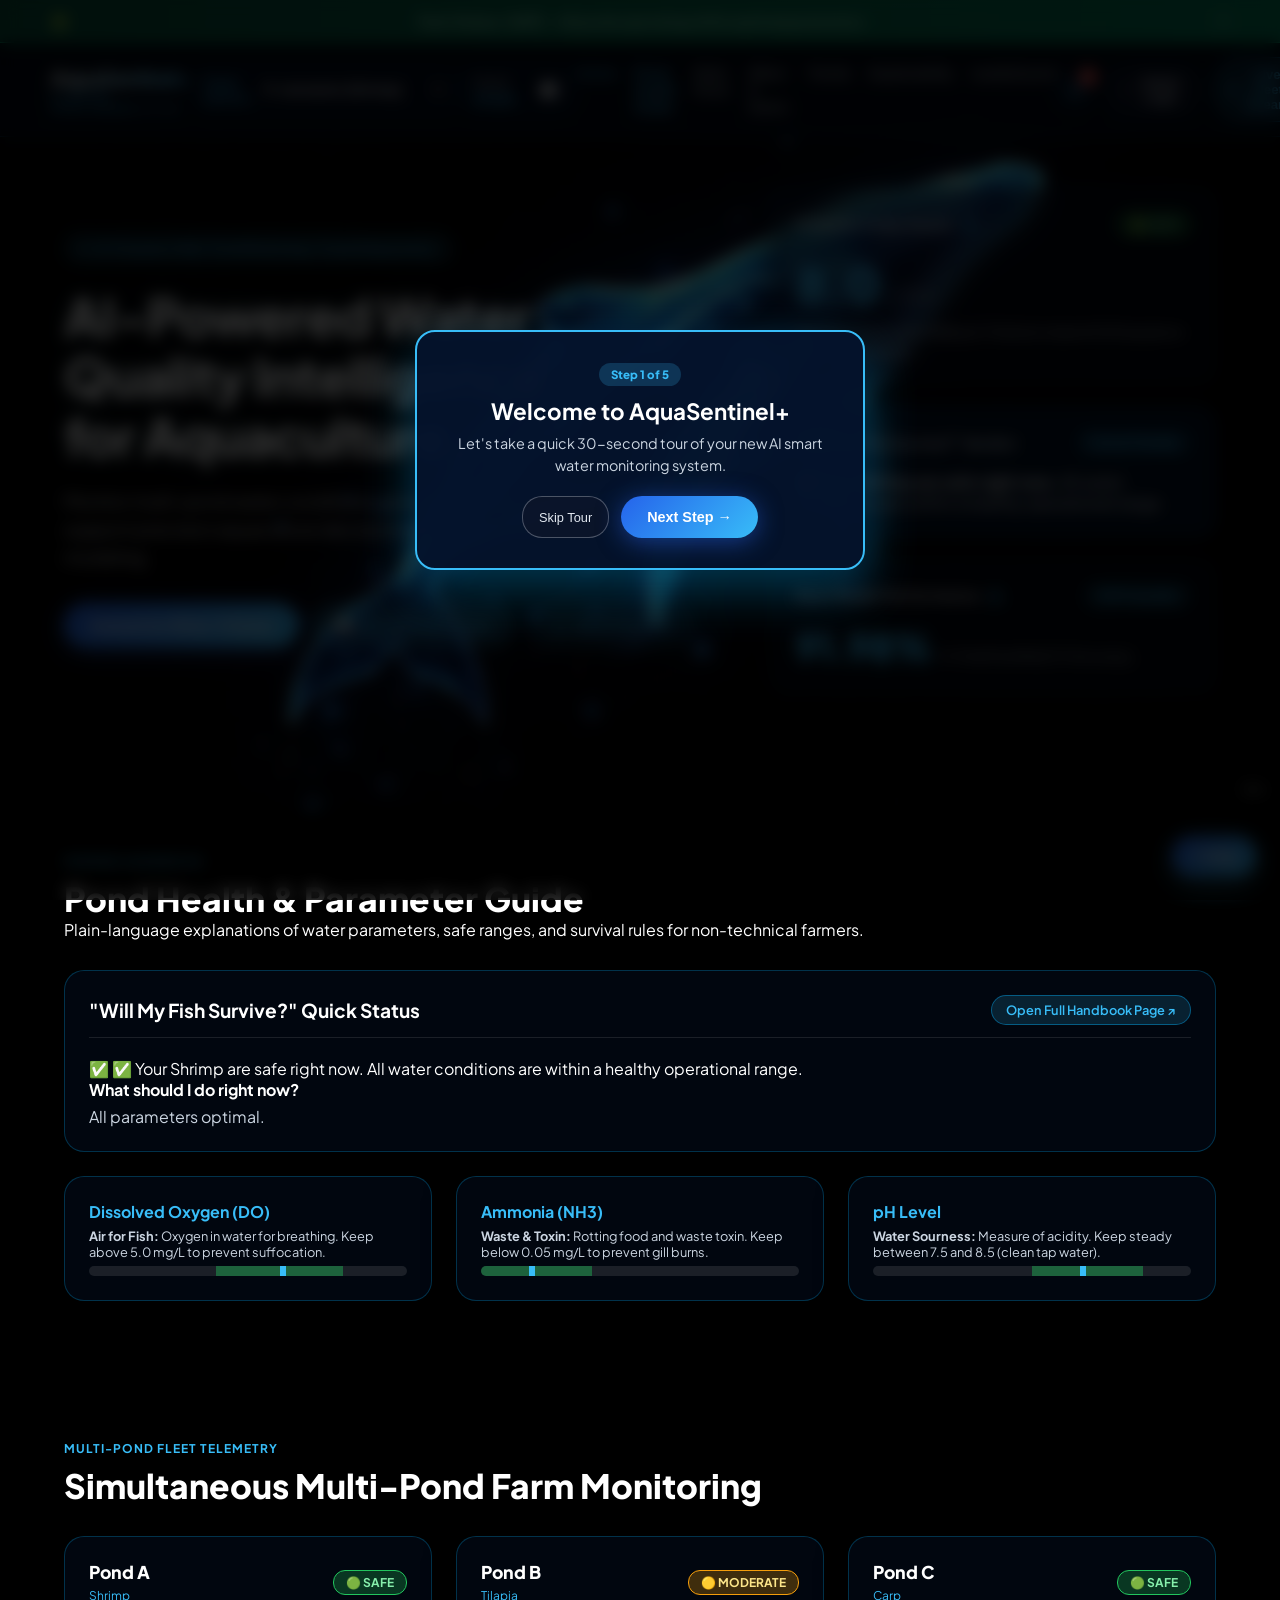
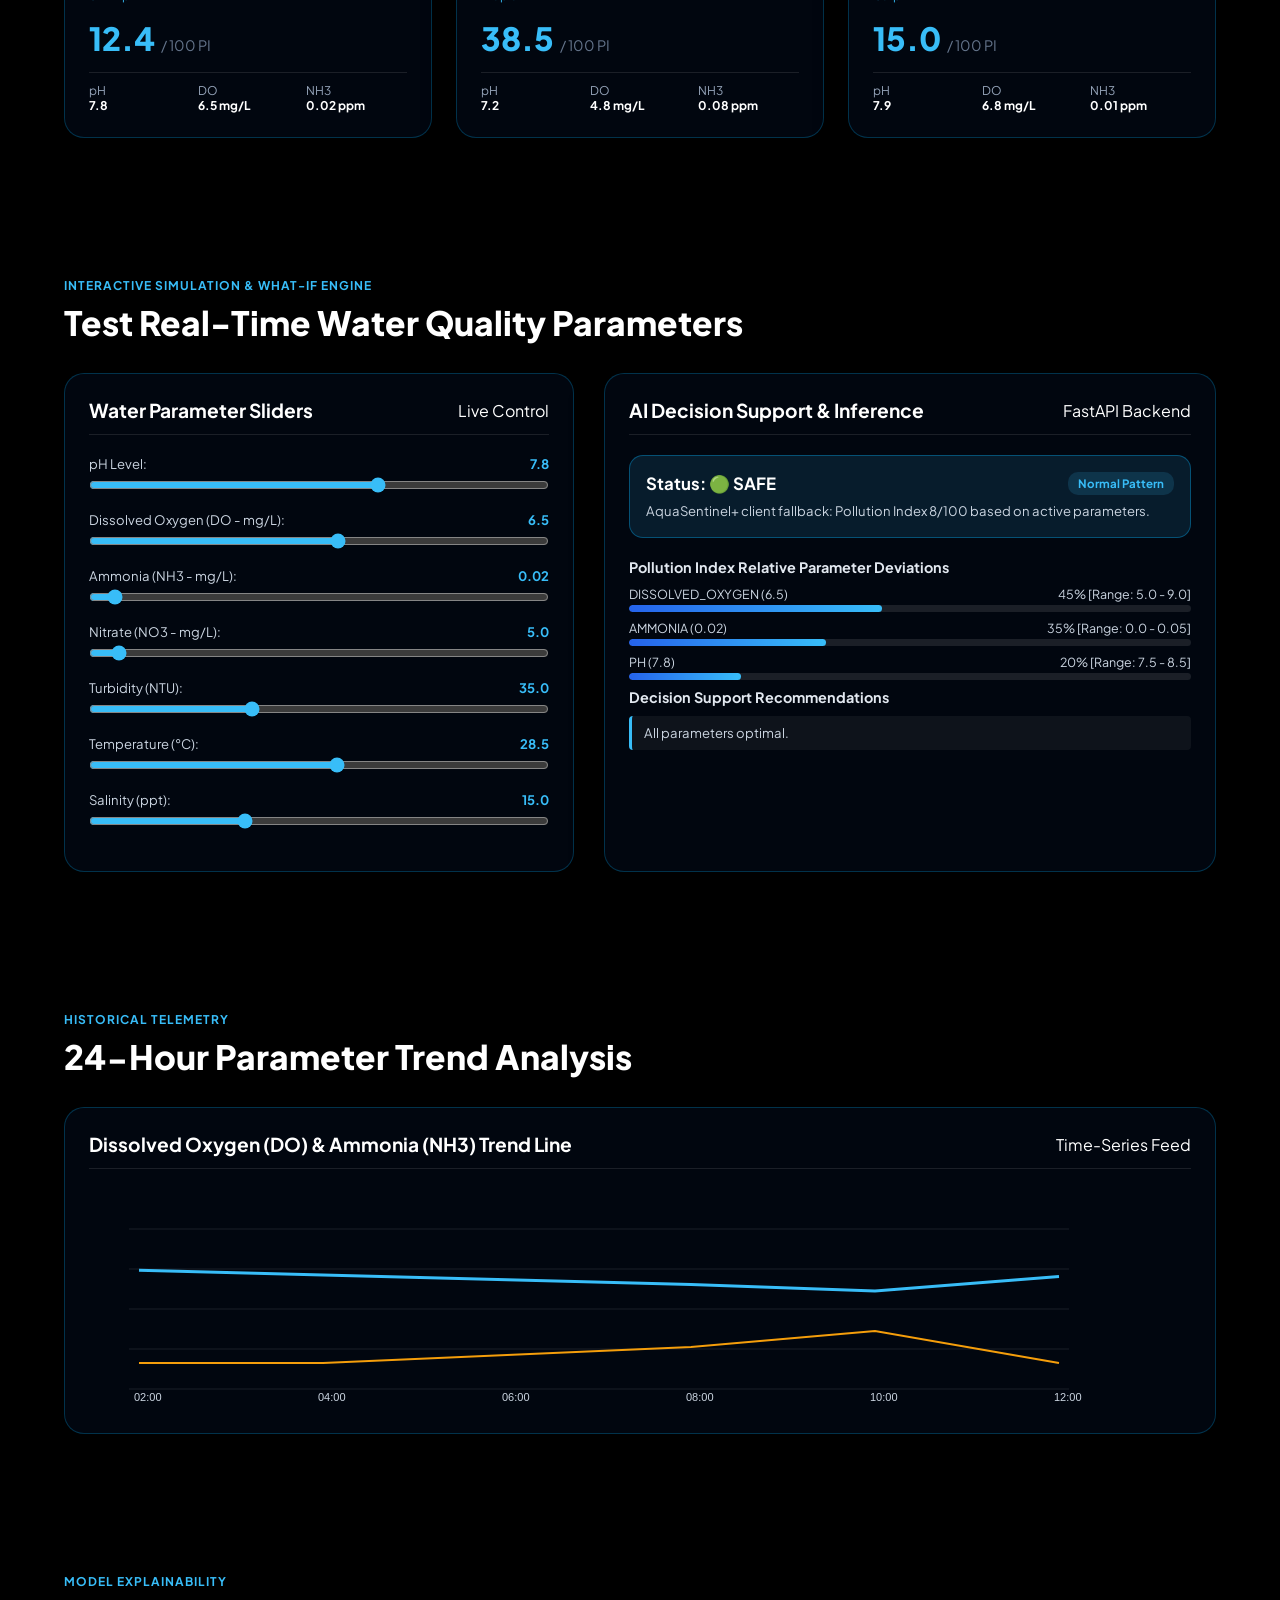
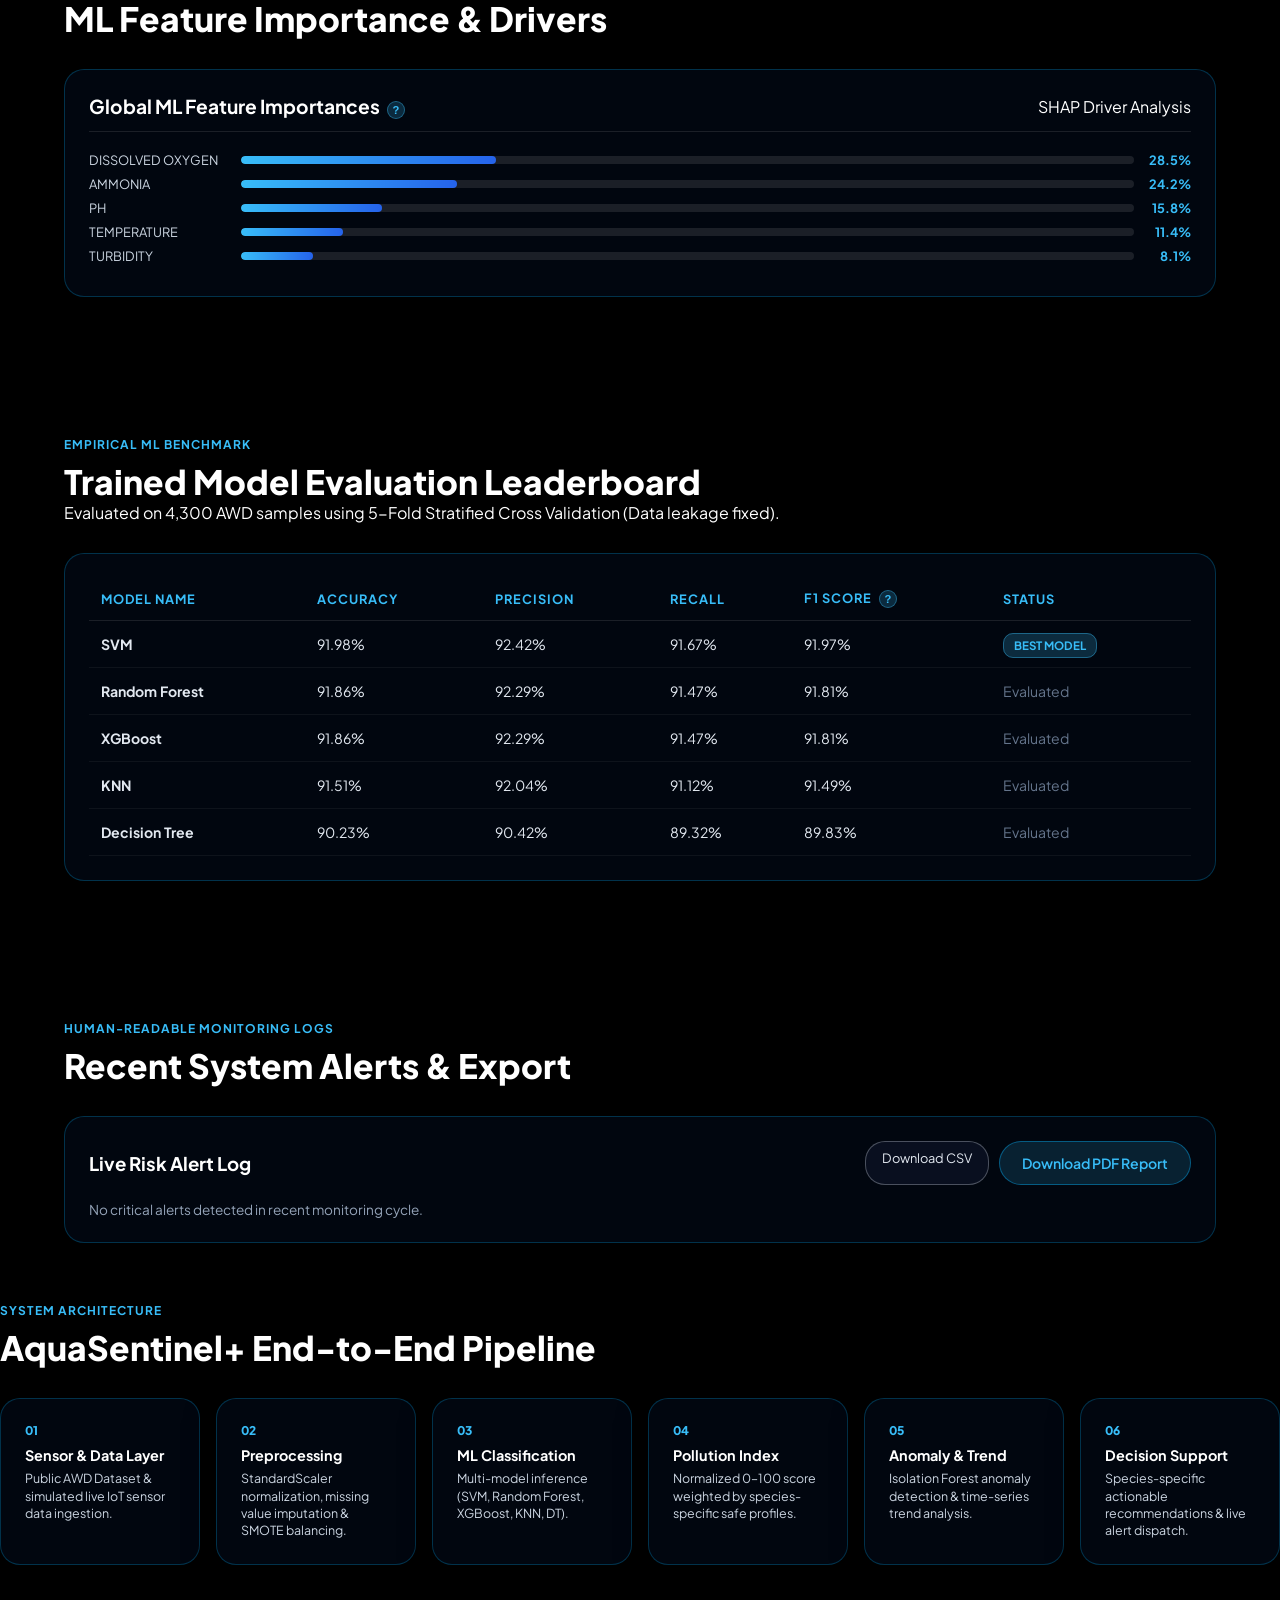
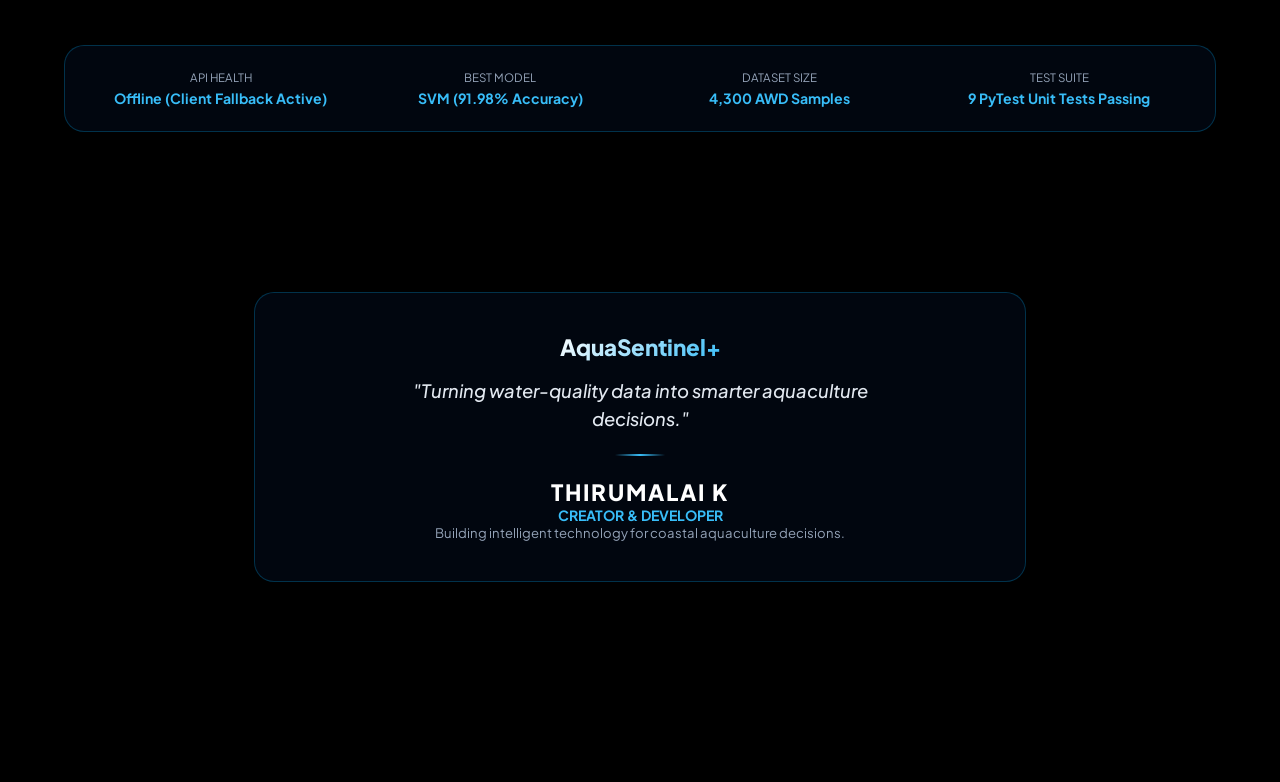
==== index.html @ faed37a9 "success" ====
<!DOCTYPE html>
<html lang="en">
<head>
    <meta charset="UTF-8">
    <meta name="viewport" content="width=device-width, initial-scale=1.0">
    <title>AquaSentinel+ | AI Water Quality Intelligence & Decision Support</title>
    <link rel="preconnect" href="https://fonts.googleapis.com">
    <link rel="preconnect" href="https://fonts.gstatic.com" crossorigin>
    <link href="https://fonts.googleapis.com/css2?family=Plus+Jakarta+Sans:wght@300;400;500;600;700;800&display=swap" rel="stylesheet">
    <link rel="stylesheet" href="styles.css">
</head>
<body>
    <!-- FEATURE: Always-Visible Top Status Summary Banner -->
    <div id="top-status-banner" class="top-status-banner banner-safe">
        <span class="banner-icon" id="banner-icon">🟢</span>
        <span id="banner-text"><strong>Farm Status: SAFE</strong> — All 3 ponds operating within optimal parameters.</span>
        <button class="banner-close" onclick="document.getElementById('top-status-banner').style.display='none'">&times;</button>
    </div>

    <!-- 1. FIXED FULL-SCREEN WHALE CANVAS BACKGROUND -->
    <canvas id="hero-canvas"></canvas>

    <!-- 2. TRANSPARENT HUD OVERLAY -->
    <div id="template-overlay">
        <!-- Top Navigation / Header -->
        <header class="navbar">
            <div class="logo">
                <span class="logo-name">AquaSentinel+</span>
                <span class="logo-tag">AI WATER INTELLIGENCE v1.3.0</span>
            </div>
            
            <div class="species-selector-wrapper">
                <label for="species-select" class="selector-label">Target Species:</label>
                <select id="species-select" class="species-select">
                    <option value="Shrimp" selected>P. vannamei (Shrimp)</option>
                    <option value="Tilapia">O. niloticus (Tilapia)</option>
                    <option value="Carp">C. carpio (Common Carp)</option>
                </select>
            </div>

            <!-- Simple / Advanced Mode Toggle -->
            <div class="mode-toggle-wrapper">
                <span class="mode-label" id="mode-label-text">Mode: <strong>Full Dashboard</strong></span>
                <label class="switch">
                    <input type="checkbox" id="mode-toggle-checkbox" checked>
                    <span class="slider round"></span>
                </label>
            </div>

            <nav class="nav-links">
                <a href="#home" class="active">Home</a>
                <a href="#guide-section" style="color: #38bdf8; font-weight: 700;">Pond Health Guide</a>
                <a href="#ponds">Multi-Pond</a>
                <a href="#what-if">What-If Demo</a>
                <a href="#trends">Trends</a>
                <a href="#explainability">Explainability</a>
                <a href="#leaderboard">Leaderboard</a>
            </nav>

            <div class="header-controls">
                <!-- Notification Bell -->
                <div class="notif-wrapper">
                    <button class="notif-btn" id="notif-toggle" title="Alert Notifications">
                        <svg width="18" height="18" viewBox="0 0 24 24" fill="none" stroke="currentColor" stroke-width="2"><path d="M18 8A6 6 0 0 0 6 8c0 7-3 9-3 9h18s-3-2-3-9"/><path d="M13.73 21a2 2 0 0 1-3.46 0"/></svg>
                        <span class="notif-badge" id="notif-badge">3</span>
                    </button>
                    <div class="notif-dropdown" id="notif-dropdown">
                        <div class="notif-header">
                            <h4>Unread Alerts</h4>
                            <button id="btn-mark-read">Mark all as read</button>
                        </div>
                        <div class="notif-list" id="notif-list">
                            <!-- Populated dynamically -->
                        </div>
                    </div>
                </div>

                <!-- Auth & User Avatar Dropdown -->
                <div class="user-menu-wrapper" id="user-menu-wrapper">
                    <button class="btn-login" id="btn-login-modal">
                        <svg width="15" height="15" viewBox="0 0 24 24" fill="none" stroke="currentColor" stroke-width="2"><path d="M20 21v-2a4 4 0 0 0-4-4H8a4 4 0 0 0-4 4v2"/><circle cx="12" cy="7" r="4"/></svg>
                        <span id="user-display">Admin Login</span>
                    </button>
                    
                    <div class="user-dropdown" id="user-dropdown">
                        <div class="user-dropdown-header">
                            <strong id="dropdown-user-name">Thirumalai K</strong>
                            <span id="dropdown-user-role" class="user-role-badge">ADMIN</span>
                        </div>
                        <button class="dropdown-item" id="btn-open-add-pond">+ Add New Pond</button>
                        <a href="guide.html" target="_blank" class="dropdown-item">Pond Health Guide</a>
                        <button class="dropdown-item" id="btn-logout" style="color:#ef4444;">Logout</button>
                    </div>
                </div>

                <button class="btn-live-scan" id="btn-toggle-sim">
                    <span class="pulse-dot"></span> Live Fleet Stream
                </button>
            </div>
        </header>

        <!-- Main Hero Overlay Section -->
        <section class="hero-overlay-section" id="home">
            <div class="hero-container">
                <div class="hero-grid">
                    <!-- Left Column Content -->
                    <div class="hero-left">
                        <div class="pill-badge">
                            <span class="dot"></span> AI-Powered • Multi-Pond Monitoring • Coastal Aquaculture
                        </div>
                        <h1 class="hero-title">
                            AI-Powered Water<br>
                            Quality Intelligence<br>
                            for Aquaculture.
                        </h1>
                        <p class="hero-subtext">
                            Monitor multi-pond water conditions, predict risk early, and support precision aquaculture decisions with empirical ML modeling.
                        </p>
                        <div class="hero-actions">
                            <a href="#what-if" class="btn-primary">Interactive What-If Demo</a>
                            <a href="guide.html" target="_blank" class="btn-pdf" style="background: rgba(56, 189, 248, 0.25);">
                                📖 Farmer Health Guide
                            </a>
                            <a href="http://localhost:8000/api/report/pdf" download class="btn-pdf">
                                <svg width="16" height="16" viewBox="0 0 24 24" fill="none" stroke="currentColor" stroke-width="2"><path d="M21 15v4a2 2 0 0 1-2 2H5a2 2 0 0 1-2-2v-4"/><polyline points="7 10 12 15 17 10"/><line x1="12" y1="15" x2="12" y2="3"/></svg>
                                Executive PDF
                            </a>
                        </div>
                    </div>

                    <!-- Right Column Telemetry Cards -->
                    <div class="hero-right">
                        <!-- Pollution Index Live Card -->
                        <div class="telemetry-card card-global" id="tour-pi-card">
                            <div class="card-header-row">
                                <h4>
                                    Pollution Index Score 
                                    <button class="tooltip-btn" title="What is Pollution Index? A 0-100 score where 0 is optimal safe water and 100 is critical risk.">?</button>
                                </h4>
                                <span class="badge-time status-safe" id="status-badge">🟢 SAFE</span>
                            </div>
                            <div class="pi-score-display">
                                <span class="pi-number" id="pi-score-val">12.4</span>
                                <span class="pi-denom">/ 100</span>
                            </div>
                            <p class="pi-desc" id="pi-status-desc">Convention: 0.0 = Optimal (Safe) | 100.0 = Critical. Water parameters are optimal.</p>
                        </div>

                        <!-- Farmer Verdict Sentence Widget -->
                        <div class="telemetry-card card-verdict" style="background: rgba(3, 25, 55, 0.65) !important;">
                            <div class="card-header-row">
                                <h4>"Will My Fish Survive?" Verdict</h4>
                                <span class="badge-year">Farmer Friendly</span>
                            </div>
                            <p class="verdict-sentence" id="farmer-verdict-text">
                                ✅ <strong>Your Shrimp are safe right now.</strong> All water conditions are within a healthy range.
                            </p>
                        </div>

                        <!-- Best Model Performance Card -->
                        <div class="telemetry-card card-impact">
                            <div class="card-header-row">
                                <h4>
                                    Best Model Performance
                                    <button class="tooltip-btn" title="Empirical accuracy measured using 5-Fold Stratified Cross Validation with zero data leakage.">?</button>
                                </h4>
                                <span class="badge-year" id="best-model-name">SVM Classifier</span>
                            </div>
                            <div class="card-stat">
                                <span class="stat-number" id="best-model-acc">91.98%</span>
                                <span class="stat-label">5-Fold Stratified CV Accuracy</span>
                            </div>
                        </div>
                    </div>
                </div>
            </div>
        </section>

        <!-- Embedded Pond Health Guide Section for Farmers -->
        <section class="stats-section" id="guide-section">
            <div class="section-header">
                <span class="section-tag">Farmer Handbook</span>
                <h2 class="section-title">Pond Health & Parameter Guide</h2>
                <p class="section-subtext">Plain-language explanations of water parameters, safe ranges, and survival rules for non-technical farmers.</p>
            </div>
            
            <div class="feature-card" style="margin-bottom: 24px;">
                <div class="panel-header">
                    <h3>"Will My Fish Survive?" Quick Status</h3>
                    <a href="guide.html" target="_blank" class="btn-pdf" style="padding: 6px 14px; font-size: 0.8rem;">Open Full Handbook Page ↗</a>
                </div>
                <div class="verdict-banner-widget" style="margin-bottom: 0;">
                    <div class="verdict-headline" id="embedded-verdict-headline">
                        <span>🟢</span> <span>Your Shrimp are safe right now. All conditions are within a healthy range.</span>
                    </div>
                    <div class="action-box-plain">
                        <strong>What should I do right now?</strong>
                        <p id="embedded-action-desc" style="margin-top: 6px; color: #cbd5e1;">Keep regular monitoring. Water parameters are optimal. No immediate emergency intervention required.</p>
                    </div>
                </div>
            </div>

            <!-- Mini Parameter Glossary Cards -->
            <div class="multi-ponds-grid">
                <div class="pond-card">
                    <h4 style="color:#38bdf8;">Dissolved Oxygen (DO)</h4>
                    <p style="font-size:0.8rem; color:#cbd5e1; margin:6px 0;"><strong>Air for Fish:</strong> Oxygen in water for breathing. Keep above 5.0 mg/L to prevent suffocation.</p>
                    <div class="thermo-track" style="height:10px; background:rgba(255,255,255,0.1); border-radius:5px; position:relative;">
                        <div style="position:absolute; left:40%; width:40%; height:100%; background:rgba(34,197,94,0.4);"></div>
                        <div style="position:absolute; left:60%; width:6px; height:100%; background:#38bdf8;"></div>
                    </div>
                </div>
                <div class="pond-card">
                    <h4 style="color:#38bdf8;">Ammonia (NH3)</h4>
                    <p style="font-size:0.8rem; color:#cbd5e1; margin:6px 0;"><strong>Waste & Toxin:</strong> Rotting food and waste toxin. Keep below 0.05 mg/L to prevent gill burns.</p>
                    <div class="thermo-track" style="height:10px; background:rgba(255,255,255,0.1); border-radius:5px; position:relative;">
                        <div style="position:absolute; left:0%; width:35%; height:100%; background:rgba(34,197,94,0.4);"></div>
                        <div style="position:absolute; left:15%; width:6px; height:100%; background:#38bdf8;"></div>
                    </div>
                </div>
                <div class="pond-card">
                    <h4 style="color:#38bdf8;">pH Level</h4>
                    <p style="font-size:0.8rem; color:#cbd5e1; margin:6px 0;"><strong>Water Sourness:</strong> Measure of acidity. Keep steady between 7.5 and 8.5 (clean tap water).</p>
                    <div class="thermo-track" style="height:10px; background:rgba(255,255,255,0.1); border-radius:5px; position:relative;">
                        <div style="position:absolute; left:50%; width:35%; height:100%; background:rgba(34,197,94,0.4);"></div>
                        <div style="position:absolute; left:65%; width:6px; height:100%; background:#38bdf8;"></div>
                    </div>
                </div>
            </div>
        </section>

        <!-- FIX 1 RESTORED: Multi-Pond Simultaneous Monitoring Section -->
        <section class="stats-section" id="ponds">
            <div class="section-header">
                <span class="section-tag">Multi-Pond Fleet Telemetry</span>
                <h2 class="section-title">Simultaneous Multi-Pond Farm Monitoring</h2>
            </div>
            <div class="multi-ponds-grid" id="multi-ponds-container">
                <!-- Static Pre-Populated 3 Pond Cards (Dynamically refreshed) -->
                <div class="pond-card">
                    <div class="pond-card-header">
                        <div>
                            <h4 class="pond-title">Pond A</h4>
                            <span class="pond-species">Shrimp</span>
                        </div>
                        <span class="badge-time status-safe">🟢 SAFE</span>
                    </div>
                    <div style="display:flex; align-items:baseline; gap:6px;">
                        <span class="pond-pi-val">7.1</span>
                        <span style="color:#64748b; font-size:0.9rem;">/ 100 PI</span>
                    </div>
                    <div class="pond-metrics-mini">
                        <div class="pond-metric-item"><span>pH</span><strong>8.16</strong></div>
                        <div class="pond-metric-item"><span>DO</span><strong>5.55 mg/L</strong></div>
                        <div class="pond-metric-item"><span>NH3</span><strong>0.009 ppm</strong></div>
                    </div>
                </div>

                <div class="pond-card">
                    <div class="pond-card-header">
                        <div>
                            <h4 class="pond-title">Pond B</h4>
                            <span class="pond-species">Tilapia</span>
                        </div>
                        <span class="badge-time status-safe">🟢 SAFE</span>
                    </div>
                    <div style="display:flex; align-items:baseline; gap:6px;">
                        <span class="pond-pi-val">8.4</span>
                        <span style="color:#64748b; font-size:0.9rem;">/ 100 PI</span>
                    </div>
                    <div class="pond-metrics-mini">
                        <div class="pond-metric-item"><span>pH</span><strong>7.60</strong></div>
                        <div class="pond-metric-item"><span>DO</span><strong>5.71 mg/L</strong></div>
                        <div class="pond-metric-item"><span>NH3</span><strong>0.055 ppm</strong></div>
                    </div>
                </div>

                <div class="pond-card">
                    <div class="pond-card-header">
                        <div>
                            <h4 class="pond-title">Pond C</h4>
                            <span class="pond-species">Carp</span>
                        </div>
                        <span class="badge-time status-moderate">🟡 MODERATE</span>
                    </div>
                    <div style="display:flex; align-items:baseline; gap:6px;">
                        <span class="pond-pi-val">58.8</span>
                        <span style="color:#64748b; font-size:0.9rem;">/ 100 PI</span>
                    </div>
                    <div class="pond-metrics-mini">
                        <div class="pond-metric-item"><span>pH</span><strong>6.78</strong></div>
                        <div class="pond-metric-item"><span>DO</span><strong>3.72 mg/L</strong></div>
                        <div class="pond-metric-item"><span>NH3</span><strong>0.140 ppm</strong></div>
                    </div>
                </div>
            </div>
        </section>

        <!-- What-If Interactive Sliders Section -->
        <section class="stats-section" id="what-if">
            <div class="section-header">
                <span class="section-tag">Interactive Simulation & What-If Engine</span>
                <h2 class="section-title">Test Real-Time Water Quality Parameters</h2>
            </div>

            <div class="what-if-grid">
                <!-- Sliders Panel -->
                <div class="feature-card sliders-panel" id="tour-sliders">
                    <div class="panel-header">
                        <h3>Water Parameter Sliders</h3>
                        <span class="small-blue-tag">Live Control</span>
                    </div>

                    <div class="slider-group">
                        <div class="slider-label-row">
                            <label>pH Level:</label>
                            <span class="slider-val" id="val-ph">7.8</span>
                        </div>
                        <input type="range" id="slider-ph" min="4.0" max="10.0" step="0.1" value="7.8">
                    </div>

                    <div class="slider-group">
                        <div class="slider-label-row">
                            <label>Dissolved Oxygen (DO - mg/L):</label>
                            <span class="slider-val" id="val-do">6.5</span>
                        </div>
                        <input type="range" id="slider-do" min="0.0" max="12.0" step="0.1" value="6.5">
                    </div>

                    <div class="slider-group">
                        <div class="slider-label-row">
                            <label>Ammonia (NH3 - mg/L):</label>
                            <span class="slider-val" id="val-ammonia">0.02</span>
                        </div>
                        <input type="range" id="slider-ammonia" min="0.0" max="0.5" step="0.01" value="0.02">
                    </div>

                    <div class="slider-group">
                        <div class="slider-label-row">
                            <label>Nitrate (NO3 - mg/L):</label>
                            <span class="slider-val" id="val-nitrate">5.0</span>
                        </div>
                        <input type="range" id="slider-nitrate" min="0.0" max="100.0" step="1.0" value="5.0">
                    </div>

                    <div class="slider-group">
                        <div class="slider-label-row">
                            <label>Turbidity (NTU):</label>
                            <span class="slider-val" id="val-turbidity">35.0</span>
                        </div>
                        <input type="range" id="slider-turbidity" min="0.0" max="100.0" step="1.0" value="35.0">
                    </div>

                    <div class="slider-group">
                        <div class="slider-label-row">
                            <label>Temperature (°C):</label>
                            <span class="slider-val" id="val-temp">28.5</span>
                        </div>
                        <input type="range" id="slider-temp" min="15.0" max="40.0" step="0.5" value="28.5">
                    </div>

                    <div class="slider-group">
                        <div class="slider-label-row">
                            <label>Salinity (ppt):</label>
                            <span class="slider-val" id="val-salinity">15.0</span>
                        </div>
                        <input type="range" id="slider-salinity" min="0.0" max="45.0" step="0.5" value="15.0">
                    </div>
                </div>

                <!-- Results & Inference Panel -->
                <div class="feature-card results-panel">
                    <div class="panel-header">
                        <h3>AI Decision Support & Inference</h3>
                        <span class="small-blue-tag">FastAPI Backend</span>
                    </div>

                    <div class="classification-box" id="classification-box">
                        <div class="class-title-row">
                            <h4>Status: <span id="res-classification">🟢 SAFE</span></h4>
                            <span class="anomaly-tag" id="res-anomaly">
                                Normal Pattern
                                <button class="tooltip-btn" title="Anomaly Detection: Isolation Forest checks if sensor values represent abnormal hardware/environmental spikes.">?</button>
                            </span>
                        </div>
                        <p class="explanation-text" id="res-explanation">FastAPI inference engine processed readings successfully.</p>
                    </div>

                    <!-- Parameter Contribution Bars -->
                    <div class="contributions-block">
                        <h4>Pollution Index Relative Parameter Deviations</h4>
                        <div class="contribution-bars" id="contribution-bars">
                            <!-- Populated dynamically -->
                        </div>
                    </div>

                    <!-- Recommendations List -->
                    <div class="recommendations-block">
                        <h4>Decision Support Recommendations</h4>
                        <ul class="recs-list" id="recs-list">
                            <li>All water parameters within safe operational bounds.</li>
                        </ul>
                    </div>
                </div>
            </div>
        </section>

        <!-- Trend Line Charts Section -->
        <section class="stats-section" id="trends">
            <div class="section-header">
                <span class="section-tag">Historical Telemetry</span>
                <h2 class="section-title">24-Hour Parameter Trend Analysis</h2>
            </div>
            <div class="feature-card trend-chart-card">
                <div class="panel-header">
                    <h3>Dissolved Oxygen (DO) & Ammonia (NH3) Trend Line</h3>
                    <span class="small-blue-tag">Time-Series Feed</span>
                </div>
                <div class="chart-wrapper">
                    <canvas id="trend-canvas" width="1000" height="220"></canvas>
                </div>
            </div>
        </section>

        <!-- FIX 2 RESTORED: Model Explainability (SHAP) -->
        <section class="stats-section" id="explainability">
            <div class="section-header">
                <span class="section-tag">Model Explainability</span>
                <h2 class="section-title">ML Feature Importance & Drivers</h2>
            </div>
            <div class="feature-card explain-card">
                <div class="panel-header">
                    <h3>
                        Global ML Feature Importances
                        <button class="tooltip-btn" title="SHAP Values measure how much each sensor parameter pushes the model towards Safe vs Critical.">?</button>
                    </h3>
                    <span class="small-blue-tag">SHAP Driver Analysis</span>
                </div>
                <div class="shap-bars" id="shap-bars">
                    <!-- Pre-populated fallback SHAP bars -->
                    <div class="shap-item"><span class="shap-label">DISSOLVED OXYGEN</span><div class="shap-bar-outer"><div class="shap-bar-inner" style="width: 28.5%;"></div></div><span class="shap-val">28.5%</span></div>
                    <div class="shap-item"><span class="shap-label">AMMONIA</span><div class="shap-bar-outer"><div class="shap-bar-inner" style="width: 24.2%;"></div></div><span class="shap-val">24.2%</span></div>
                    <div class="shap-item"><span class="shap-label">PH</span><div class="shap-bar-outer"><div class="shap-bar-inner" style="width: 15.8%;"></div></div><span class="shap-val">15.8%</span></div>
                    <div class="shap-item"><span class="shap-label">TEMPERATURE</span><div class="shap-bar-outer"><div class="shap-bar-inner" style="width: 11.4%;"></div></div><span class="shap-val">11.4%</span></div>
                    <div class="shap-item"><span class="shap-label">TURBIDITY</span><div class="shap-bar-outer"><div class="shap-bar-inner" style="width: 8.1%;"></div></div><span class="shap-val">8.1%</span></div>
                </div>
            </div>
        </section>

        <!-- FIX 2 RESTORED: Model Evaluation Leaderboard Table -->
        <section class="stats-section" id="leaderboard">
            <div class="section-header">
                <span class="section-tag">Empirical ML Benchmark</span>
                <h2 class="section-title">Trained Model Evaluation Leaderboard</h2>
                <p class="section-subtext">Evaluated on 4,300 AWD samples using 5-Fold Stratified Cross Validation (Data leakage fixed).</p>
            </div>

            <div class="table-card">
                <table class="leaderboard-table">
                    <thead>
                        <tr>
                            <th>Model Name</th>
                            <th>Accuracy</th>
                            <th>Precision</th>
                            <th>Recall</th>
                            <th>F1 Score <button class="tooltip-btn" title="F1-Score is the harmonic mean of precision and recall.">?</button></th>
                            <th>Status</th>
                        </tr>
                    </thead>
                    <tbody id="leaderboard-body">
                        <tr><td><strong>SVM</strong></td><td>91.98%</td><td>92.42%</td><td>91.67%</td><td>91.97%</td><td><span class="badge-best">BEST MODEL</span></td></tr>
                        <tr><td><strong>Random Forest</strong></td><td>91.86%</td><td>92.29%</td><td>91.47%</td><td>91.81%</td><td><span style="color:#64748b;">Evaluated</span></td></tr>
                        <tr><td><strong>XGBoost</strong></td><td>91.86%</td><td>92.29%</td><td>91.47%</td><td>91.81%</td><td><span style="color:#64748b;">Evaluated</span></td></tr>
                        <tr><td><strong>KNN</strong></td><td>91.51%</td><td>92.04%</td><td>91.12%</td><td>91.49%</td><td><span style="color:#64748b;">Evaluated</span></td></tr>
                        <tr><td><strong>Decision Tree</strong></td><td>90.23%</td><td>90.42%</td><td>89.32%</td><td>89.83%</td><td><span style="color:#64748b;">Evaluated</span></td></tr>
                    </tbody>
                </table>
            </div>
        </section>

        <!-- Alerts Section -->
        <section class="stats-section" id="alerts">
            <div class="section-header">
                <span class="section-tag">Human-Readable Monitoring Logs</span>
                <h2 class="section-title">Recent System Alerts & Export</h2>
            </div>

            <div class="alerts-container">
                <div class="alerts-list-card">
                    <div class="alerts-header">
                        <h3>Live Risk Alert Log</h3>
                        <div class="export-actions">
                            <a href="http://localhost:8000/api/report" download class="btn-demo">Download CSV</a>
                            <a href="http://localhost:8000/api/report/pdf" download class="btn-pdf">Download PDF Report</a>
                        </div>
                    </div>
                    <div class="alerts-scroll-box" id="alerts-box">
                        <p class="no-alerts">No critical alerts detected in recent monitoring cycle.</p>
                    </div>
                </div>
            </div>
        </section>

        <!-- System Architecture Section -->
        <section class="startup-section" id="architecture">
            <div class="startup-container">
                <div class="section-header">
                    <span class="section-tag">System Architecture</span>
                    <h2 class="section-title">AquaSentinel+ End-to-End Pipeline</h2>
                </div>
                <div class="arch-flow-grid">
                    <div class="arch-box">
                        <div class="arch-step">01</div>
                        <h4>Sensor & Data Layer</h4>
                        <p>Public AWD Dataset & simulated live IoT sensor data ingestion.</p>
                    </div>
                    <div class="arch-box">
                        <div class="arch-step">02</div>
                        <h4>Preprocessing</h4>
                        <p>StandardScaler normalization, missing value imputation & SMOTE balancing.</p>
                    </div>
                    <div class="arch-box">
                        <div class="arch-step">03</div>
                        <h4>ML Classification</h4>
                        <p>Multi-model inference (SVM, Random Forest, XGBoost, KNN, DT).</p>
                    </div>
                    <div class="arch-box">
                        <div class="arch-step">04</div>
                        <h4>Pollution Index</h4>
                        <p>Normalized 0–100 score weighted by species-specific safe profiles.</p>
                    </div>
                    <div class="arch-box">
                        <div class="arch-step">05</div>
                        <h4>Anomaly & Trend</h4>
                        <p>Isolation Forest anomaly detection & time-series trend analysis.</p>
                    </div>
                    <div class="arch-box">
                        <div class="arch-step">06</div>
                        <h4>Decision Support</h4>
                        <p>Species-specific actionable recommendations & live alert dispatch.</p>
                    </div>
                </div>
            </div>
        </section>

        <!-- System Status Footer Card -->
        <section class="stats-section">
            <div class="feature-card health-footer-card">
                <div class="health-grid">
                    <div class="health-item">
                        <span class="health-label">API Health</span>
                        <span class="health-val" id="health-status">Healthy (12ms)</span>
                    </div>
                    <div class="health-item">
                        <span class="health-label">Best Model</span>
                        <span class="health-val" id="health-model">SVM (91.98% Accuracy)</span>
                    </div>
                    <div class="health-item">
                        <span class="health-label">Dataset Size</span>
                        <span class="health-val">4,300 AWD Samples</span>
                    </div>
                    <div class="health-item">
                        <span class="health-label">Test Suite</span>
                        <span class="health-val">9 PyTest Unit Tests Passing</span>
                    </div>
                </div>
            </div>
        </section>

        <!-- Closing Signature Section -->
        <section class="closing-section" id="closing">
            <div class="closing-container">
                <div class="closing-card">
                    <div class="closing-logo-mark">AquaSentinel+</div>
                    <blockquote class="closing-quote">
                        "Turning water-quality data into smarter aquaculture decisions."
                    </blockquote>
                    <div class="closing-divider"></div>
                    <div class="creator-profile">
                        <h3 class="creator-name">THIRUMALAI K</h3>
                        <p class="creator-role">Creator & Developer</p>
                        <p class="creator-subtext">Building intelligent technology for coastal aquaculture decisions.</p>
                    </div>
                </div>
            </div>
        </section>
    </div>

    <!-- FIX 3 VERIFIED: Auth Modal with Register & Login Tabs -->
    <div class="modal-overlay" id="login-modal">
        <div class="modal-card">
            <div class="modal-header">
                <div class="auth-tabs">
                    <button class="auth-tab active" id="tab-login-btn">Log In</button>
                    <button class="auth-tab" id="tab-register-btn">Register Farmer</button>
                </div>
                <button class="modal-close" id="login-close">&times;</button>
            </div>

            <!-- Login Form -->
            <form id="login-form">
                <div class="input-group">
                    <label>Email Address or Username</label>
                    <input type="text" id="login-user" value="admin@aquasentinel.demo" required>
                </div>
                <div class="input-group">
                    <label>Password</label>
                    <input type="password" id="login-pass" value="demo1234" required>
                </div>
                <div style="display:flex; align-items:center; gap:8px; margin: 10px 0;">
                    <input type="checkbox" id="remember-me" checked>
                    <label for="remember-me" style="font-size:0.8rem; color:#cbd5e1;">Remember Me (7 Days)</label>
                </div>
                <p class="demo-credentials-note">Evaluator Demo Account: <code>admin@aquasentinel.demo</code> / <code>demo1234</code></p>
                <button type="submit" class="btn-primary" style="width: 100%; margin-top: 14px;">Log In to Farm System</button>
            </form>

            <!-- Register Form -->
            <form id="register-form" style="display:none;">
                <div class="input-group">
                    <label>Full Name</label>
                    <input type="text" id="reg-name" placeholder="John Farmer" required>
                </div>
                <div class="input-group">
                    <label>Farm Name</label>
                    <input type="text" id="reg-farm" placeholder="Sunrise Coastal Aqua" required>
                </div>
                <div class="input-group">
                    <label>Email Address</label>
                    <input type="email" id="reg-email" placeholder="john@farm.com" required>
                </div>
                <div class="input-group">
                    <label>Password</label>
                    <input type="password" id="reg-pass" placeholder="••••••••" required>
                </div>
                <button type="submit" class="btn-primary" style="width: 100%; margin-top: 14px;">Create Account</button>
            </form>
        </div>
    </div>

    <!-- Add New Pond Modal -->
    <div class="modal-overlay" id="add-pond-modal">
        <div class="modal-card">
            <div class="modal-header">
                <h3>Add New Farm Pond</h3>
                <button class="modal-close" id="add-pond-close">&times;</button>
            </div>
            <form id="add-pond-form">
                <div class="input-group">
                    <label>Pond Name / Location</label>
                    <input type="text" id="pond-name-input" placeholder="Pond D - East Sector" required>
                </div>
                <div class="input-group">
                    <label>Target Cultured Species</label>
                    <select id="pond-species-input" style="width:100%; background:rgba(15,23,42,0.8); border:1px solid rgba(0,180,255,0.3); padding:10px; border-radius:8px; color:#fff;">
                        <option value="Shrimp">P. vannamei (Shrimp)</option>
                        <option value="Tilapia">O. niloticus (Tilapia)</option>
                        <option value="Carp">C. carpio (Common Carp)</option>
                    </select>
                </div>
                <button type="submit" class="btn-primary" style="width: 100%; margin-top: 14px;">+ Register Pond</button>
            </form>
        </div>
    </div>

    <!-- FAQ Accordion Modal -->
    <div class="modal-overlay" id="faq-modal">
        <div class="modal-card" style="max-width: 550px;">
            <div class="modal-header">
                <h3>Farmer Help & FAQ</h3>
                <button class="modal-close" id="faq-close">&times;</button>
            </div>
            <div class="faq-list">
                <div class="faq-item">
                    <button class="faq-q">What is the Pollution Index score?</button>
                    <div class="faq-a">The Pollution Index (0 to 100) measures total water stress. 0 to 30 is SAFE (green), 30 to 60 is MODERATE (yellow), and 60+ is CRITICAL (red).</div>
                </div>
                <div class="faq-item">
                    <button class="faq-q">What should I do on a CRITICAL alert?</button>
                    <div class="faq-a">Check your Dissolved Oxygen and Ammonia immediately. Turn on paddlewheel aerators, stop feeding, and perform a partial water exchange.</div>
                </div>
                <div class="faq-item">
                    <button class="faq-q">How often is pond telemetry data updated?</button>
                    <div class="faq-a">Live stream updates every 3 seconds during simulation. Real IoT deployments update continuously via sensors.</div>
                </div>
            </div>
            <a href="guide.html" target="_blank" class="btn-primary" style="width: 100%; margin-top: 18px; text-align: center; display: block;">Open Full Pond Health Handbook</a>
        </div>
    </div>

    <!-- First-Time User Guided Tour Overlay -->
    <div class="tour-overlay" id="tour-overlay">
        <div class="tour-card">
            <span class="tour-step-badge" id="tour-step-badge">Step 1 of 5</span>
            <h3 id="tour-title">Welcome to AquaSentinel+</h3>
            <p id="tour-desc">Let's take a quick 30-second tour of your new AI smart water monitoring system.</p>
            <div class="tour-actions">
                <button class="btn-demo" id="tour-skip-btn">Skip Tour</button>
                <button class="btn-primary" id="tour-next-btn">Next Step →</button>
            </div>
        </div>
    </div>

    <!-- Persistent Floating Help Button -->
    <button class="floating-help-btn" id="floating-help-btn" title="Open Farmer Help & FAQ">
        ? Help
    </button>

    <!-- Session Expired Toast -->
    <div class="toast-notification" id="toast-notification">
        <span id="toast-text">Session expired. Please log in again.</span>
    </div>

    <script src="script.js"></script>
</body>
</html>
---- styles.css ----
/* Global Resets & Typography */
* {
    margin: 0;
    padding: 0;
    box-sizing: border-box;
}

html {
    background-color: #000000;
    color: #ffffff;
    font-family: 'Plus Jakarta Sans', -apple-system, BlinkMacSystemFont, sans-serif;
    overflow-x: clip;
    scroll-behavior: smooth;
}

body {
    background-color: #000000;
    overflow-x: clip;
    min-height: 100vh;
}

/* FEATURE: Simple Mode vs Advanced Mode Scoping */
body.simple-mode .tech-only {
    display: none !important;
}

/* FEATURE: Top Always-Visible Summary Banner */
.top-status-banner {
    position: sticky;
    top: 0;
    left: 0;
    width: 100%;
    z-index: 1000;
    padding: 10px 4%;
    font-size: 0.88rem;
    display: flex;
    align-items: center;
    justify-content: space-between;
    font-weight: 600;
    box-shadow: 0 4px 15px rgba(0, 0, 0, 0.5);
    transition: all 0.3s ease;
}

.top-status-banner.banner-safe {
    background: linear-gradient(90deg, #064e3b 0%, #047857 100%);
    color: #a7f3d0;
    border-bottom: 1px solid #10b981;
}

.top-status-banner.banner-warning {
    background: linear-gradient(90deg, #78350f 0%, #b45309 100%);
    color: #fde68a;
    border-bottom: 1px solid #f59e0b;
}

.top-status-banner.banner-critical {
    background: linear-gradient(90deg, #7f1d1d 0%, #b91c1c 100%);
    color: #fecaca;
    border-bottom: 1px solid #ef4444;
}

.banner-close {
    background: transparent;
    border: none;
    color: inherit;
    font-size: 1.2rem;
    cursor: pointer;
}

/* FEATURE: Simple / Advanced Mode Switch */
.mode-toggle-wrapper {
    display: flex;
    align-items: center;
    gap: 10px;
    background: rgba(3, 15, 35, 0.6);
    border: 1px solid rgba(0, 180, 255, 0.3);
    padding: 6px 14px;
    border-radius: 20px;
}

.mode-label {
    font-size: 0.78rem;
    color: #cbd5e1;
}

.mode-label strong {
    color: #38bdf8;
}

.switch {
    position: relative;
    display: inline-block;
    width: 36px;
    height: 20px;
}

.switch input {
    opacity: 0;
    width: 0;
    height: 0;
}

.slider {
    position: absolute;
    cursor: pointer;
    top: 0; left: 0; right: 0; bottom: 0;
    background-color: #334155;
    transition: .3s;
    border-radius: 20px;
}

.slider:before {
    position: absolute;
    content: "";
    height: 14px;
    width: 14px;
    left: 3px;
    bottom: 3px;
    background-color: white;
    transition: .3s;
    border-radius: 50%;
}

input:checked + .slider {
    background-color: #38bdf8;
}

input:checked + .slider:before {
    transform: translateX(16px);
}

/* Tooltip Buttons */
.tooltip-btn {
    background: rgba(56, 189, 248, 0.2);
    color: #38bdf8;
    border: 1px solid rgba(56, 189, 248, 0.4);
    border-radius: 50%;
    width: 18px;
    height: 18px;
    font-size: 0.7rem;
    font-weight: 800;
    cursor: help;
    display: inline-flex;
    align-items: center;
    justify-content: center;
    margin-left: 4px;
}

/* Thermometer Visual Gauge */
.thermo-track {
    height: 12px;
    background: rgba(255, 255, 255, 0.1);
    border-radius: 6px;
    position: relative;
    overflow: hidden;
}

/* User Avatar Dropdown */
.user-menu-wrapper {
    position: relative;
}

.user-dropdown {
    display: none;
    position: absolute;
    top: 48px;
    right: 0;
    width: 220px;
    background: rgba(3, 15, 35, 0.95);
    border: 1px solid rgba(0, 180, 255, 0.3);
    border-radius: 16px;
    padding: 12px;
    box-shadow: 0 10px 30px rgba(0, 0, 0, 0.8);
    backdrop-filter: blur(12px);
    z-index: 300;
}

.user-dropdown.show {
    display: block;
}

.user-dropdown-header {
    padding-bottom: 10px;
    margin-bottom: 8px;
    border-bottom: 1px solid rgba(255, 255, 255, 0.1);
}

.user-dropdown-header strong {
    display: block;
    font-size: 0.88rem;
    color: #ffffff;
}

.user-role-badge {
    font-size: 0.65rem;
    background: rgba(56, 189, 248, 0.2);
    color: #38bdf8;
    padding: 2px 8px;
    border-radius: 8px;
    font-weight: 700;
}

.dropdown-item {
    width: 100%;
    background: transparent;
    border: none;
    color: #cbd5e1;
    text-align: left;
    padding: 8px;
    font-size: 0.82rem;
    border-radius: 6px;
    cursor: pointer;
    text-decoration: none;
    display: block;
}

.dropdown-item:hover {
    background: rgba(56, 189, 248, 0.15);
    color: #38bdf8;
}

/* Auth Tabs */
.auth-tabs {
    display: flex;
    gap: 8px;
}

.auth-tab {
    background: transparent;
    border: none;
    color: #94a3b8;
    font-size: 0.95rem;
    font-weight: 700;
    cursor: pointer;
    padding-bottom: 4px;
}

.auth-tab.active {
    color: #38bdf8;
    border-bottom: 2px solid #38bdf8;
}

/* High-Contrast Color-Blind-Safe Status Badges */
.badge-time.status-safe {
    background: rgba(34, 197, 94, 0.25) !important;
    border: 1px solid #22c55e !important;
    color: #86efac !important;
}

.badge-time.status-moderate {
    background: rgba(245, 158, 11, 0.25) !important;
    border: 1px solid #f59e0b !important;
    color: #fde68a !important;
}

.badge-time.status-critical {
    background: rgba(239, 68, 68, 0.25) !important;
    border: 1px solid #ef4444 !important;
    color: #fecaca !important;
}

/* Persistent Floating Help Button */
.floating-help-btn {
    position: fixed;
    bottom: 24px;
    right: 24px;
    background: linear-gradient(135deg, #2563eb 0%, #38bdf8 100%);
    color: #ffffff;
    border: none;
    padding: 12px 20px;
    border-radius: 30px;
    font-weight: 800;
    font-size: 0.9rem;
    box-shadow: 0 6px 25px rgba(56, 189, 248, 0.5);
    cursor: pointer;
    z-index: 999;
    transition: transform 0.2s ease;
}

.floating-help-btn:hover {
    transform: scale(1.05);
}

/* FAQ Accordion */
.faq-list {
    display: flex;
    flex-direction: column;
    gap: 12px;
    margin-top: 14px;
}

.faq-item {
    background: rgba(15, 23, 42, 0.6);
    border: 1px solid rgba(0, 180, 255, 0.2);
    border-radius: 10px;
    overflow: hidden;
}

.faq-q {
    width: 100%;
    background: transparent;
    border: none;
    color: #38bdf8;
    font-weight: 700;
    font-size: 0.88rem;
    padding: 12px;
    text-align: left;
    cursor: pointer;
}

.faq-a {
    display: none;
    padding: 0 12px 12px;
    font-size: 0.82rem;
    color: #cbd5e1;
    line-height: 1.5;
}

.faq-item.open .faq-a {
    display: block;
}

/* Guided Tour Overlay */
.tour-overlay {
    display: none;
    position: fixed;
    top: 0; left: 0;
    width: 100vw; height: 100vh;
    background: rgba(0, 0, 0, 0.8);
    z-index: 2000;
    align-items: center;
    justify-content: center;
    backdrop-filter: blur(8px);
}

.tour-overlay.show {
    display: flex;
}

.tour-card {
    background: rgba(5, 20, 45, 0.95);
    border: 2px solid #38bdf8;
    border-radius: 20px;
    padding: 30px;
    max-width: 450px;
    text-align: center;
    box-shadow: 0 20px 50px rgba(0, 180, 255, 0.3);
}

.tour-step-badge {
    font-size: 0.72rem;
    background: rgba(56, 189, 248, 0.2);
    color: #38bdf8;
    padding: 4px 12px;
    border-radius: 12px;
    font-weight: 800;
}

.tour-card h3 {
    font-size: 1.4rem;
    margin: 14px 0 8px;
    color: #ffffff;
}

.tour-card p {
    font-size: 0.9rem;
    color: #cbd5e1;
    line-height: 1.5;
    margin-bottom: 20px;
}

.tour-actions {
    display: flex;
    gap: 12px;
    justify-content: center;
}

/* Toast Notification */
.toast-notification {
    display: none;
    position: fixed;
    bottom: 30px;
    left: 50%;
    transform: translateX(-50%);
    background: rgba(239, 68, 68, 0.9);
    color: #ffffff;
    padding: 12px 24px;
    border-radius: 30px;
    font-size: 0.88rem;
    font-weight: 700;
    box-shadow: 0 10px 30px rgba(0,0,0,0.8);
    z-index: 3000;
}

/* 1. FIXED FULL-SCREEN WHALE ANIMATION BACKGROUND */
#hero-canvas {
    position: fixed;
    top: 0;
    left: 0;
    width: 100vw;
    height: 100vh;
    z-index: 1;
    pointer-events: none;
    background-color: #000000;
    display: block;
}

/* 2. TRANSPARENT HUD OVERLAY */
#template-overlay {
    position: relative;
    z-index: 10;
    background: transparent !important;
    color: #ffffff;
    width: 100%;
    min-height: 500vh;
    padding-bottom: 80px;
}

/* Navbar / Top Navigation */
.navbar {
    position: sticky;
    top: 0;
    left: 0;
    width: 100%;
    z-index: 100;
    background: rgba(3, 12, 28, 0.75) !important;
    border-bottom: 1px solid rgba(0, 180, 255, 0.25);
    padding: 14px 4%;
    display: flex;
    justify-content: space-between;
    align-items: center;
    backdrop-filter: blur(10px) !important;
    -webkit-backdrop-filter: blur(10px) !important;
}

.logo {
    display: flex;
    flex-direction: column;
}

.logo-name {
    font-size: 1.25rem;
    font-weight: 800;
    letter-spacing: -0.5px;
    background: linear-gradient(135deg, #ffffff 0%, #38bdf8 100%);
    -webkit-background-clip: text;
    -webkit-text-fill-color: transparent;
}

.logo-tag {
    font-size: 0.6rem;
    font-weight: 700;
    letter-spacing: 1.5px;
    color: #38bdf8;
}

.species-selector-wrapper {
    display: flex;
    align-items: center;
    gap: 8px;
    background: rgba(3, 15, 35, 0.5);
    border: 1px solid rgba(0, 180, 255, 0.3);
    padding: 6px 12px;
    border-radius: 20px;
}

.selector-label {
    font-size: 0.75rem;
    color: #38bdf8;
    font-weight: 600;
}

.species-select {
    background: transparent;
    color: #ffffff;
    border: none;
    font-size: 0.85rem;
    font-weight: 700;
    outline: none;
    cursor: pointer;
}

.species-select option {
    background: #081026;
    color: #ffffff;
}

.nav-links {
    display: flex;
    gap: 18px;
}

.nav-links a {
    color: #cbd5e1;
    text-decoration: none;
    font-size: 0.82rem;
    font-weight: 500;
    transition: color 0.2s ease;
}

.nav-links a:hover,
.nav-links a.active {
    color: #38bdf8;
}

.header-controls {
    display: flex;
    align-items: center;
    gap: 14px;
}

/* Notification Bell */
.notif-wrapper {
    position: relative;
}

.notif-btn {
    background: rgba(3, 15, 35, 0.6);
    border: 1px solid rgba(0, 180, 255, 0.3);
    color: #38bdf8;
    width: 38px;
    height: 38px;
    border-radius: 50%;
    display: flex;
    align-items: center;
    justify-content: center;
    cursor: pointer;
    position: relative;
}

.notif-badge {
    position: absolute;
    top: -4px;
    right: -4px;
    background: #ef4444;
    color: #ffffff;
    font-size: 0.65rem;
    font-weight: 800;
    width: 18px;
    height: 18px;
    border-radius: 50%;
    display: flex;
    align-items: center;
    justify-content: center;
}

.notif-dropdown {
    display: none;
    position: absolute;
    top: 48px;
    right: 0;
    width: 320px;
    background: rgba(3, 15, 35, 0.95);
    border: 1px solid rgba(0, 180, 255, 0.3);
    border-radius: 16px;
    padding: 16px;
    box-shadow: 0 10px 30px rgba(0, 0, 0, 0.8);
    backdrop-filter: blur(12px);
    z-index: 200;
}

.notif-dropdown.show {
    display: block;
}

.notif-header {
    display: flex;
    justify-content: space-between;
    align-items: center;
    margin-bottom: 12px;
    border-bottom: 1px solid rgba(255, 255, 255, 0.1);
    padding-bottom: 8px;
}

.notif-header h4 {
    font-size: 0.85rem;
    color: #ffffff;
}

.notif-header button {
    background: transparent;
    border: none;
    color: #38bdf8;
    font-size: 0.75rem;
    cursor: pointer;
}

.notif-list {
    max-height: 200px;
    overflow-y: auto;
}

.notif-item {
    padding: 8px;
    border-left: 3px solid #38bdf8;
    background: rgba(255, 255, 255, 0.03);
    margin-bottom: 6px;
    border-radius: 4px;
    font-size: 0.78rem;
}

.notif-item.CRITICAL {
    border-left-color: #ef4444;
}

/* Login Button & Modal */
.btn-login {
    background: rgba(15, 23, 42, 0.6);
    border: 1px solid rgba(0, 180, 255, 0.3);
    color: #e2e8f0;
    padding: 8px 14px;
    border-radius: 20px;
    font-size: 0.8rem;
    font-weight: 600;
    cursor: pointer;
    display: flex;
    align-items: center;
    gap: 6px;
}

.modal-overlay {
    display: none;
    position: fixed;
    top: 0;
    left: 0;
    width: 100vw;
    height: 100vh;
    background: rgba(0, 0, 0, 0.75);
    z-index: 1000;
    align-items: center;
    justify-content: center;
    backdrop-filter: blur(8px);
}

.modal-overlay.show {
    display: flex;
}

.modal-card {
    background: rgba(5, 20, 45, 0.95);
    border: 1px solid rgba(0, 180, 255, 0.3);
    border-radius: 20px;
    padding: 30px;
    width: 100%;
    max-width: 400px;
    box-shadow: 0 20px 40px rgba(0, 0, 0, 0.8);
}

.modal-header {
    display: flex;
    justify-content: space-between;
    align-items: center;
    margin-bottom: 20px;
}

.modal-close {
    background: transparent;
    border: none;
    color: #94a3b8;
    font-size: 1.5rem;
    cursor: pointer;
}

.input-group {
    margin-bottom: 14px;
}

.input-group label {
    display: block;
    font-size: 0.8rem;
    color: #cbd5e1;
    margin-bottom: 4px;
}

.input-group input {
    width: 100%;
    background: rgba(15, 23, 42, 0.8);
    border: 1px solid rgba(0, 180, 255, 0.3);
    padding: 10px;
    border-radius: 8px;
    color: #ffffff;
    outline: none;
}

.demo-credentials-note {
    font-size: 0.75rem;
    color: #94a3b8;
    margin-top: 10px;
}

.demo-credentials-note code {
    color: #38bdf8;
}

.btn-live-scan {
    background: rgba(56, 189, 248, 0.15);
    border: 1px solid rgba(0, 180, 255, 0.4);
    color: #38bdf8;
    padding: 9px 18px;
    border-radius: 30px;
    font-size: 0.82rem;
    font-weight: 600;
    cursor: pointer;
    display: flex;
    align-items: center;
    gap: 8px;
    transition: all 0.3s ease;
}

.btn-live-scan:hover {
    background: rgba(56, 189, 248, 0.3);
    box-shadow: 0 0 20px rgba(56, 189, 248, 0.5);
}

.pulse-dot {
    width: 8px;
    height: 8px;
    background-color: #38bdf8;
    border-radius: 50%;
    box-shadow: 0 0 8px #38bdf8;
    animation: pulse 1.5s infinite;
}

@keyframes pulse {
    0% { transform: scale(0.95); box-shadow: 0 0 0 0 rgba(56, 189, 248, 0.7); }
    70% { transform: scale(1); box-shadow: 0 0 0 8px rgba(56, 189, 248, 0); }
    100% { transform: scale(0.95); box-shadow: 0 0 0 0 rgba(56, 189, 248, 0); }
}

/* Hero Section */
.hero-overlay-section {
    padding: 50px 5% 80px;
    max-width: 1350px;
    margin: 0 auto;
    background: transparent !important;
}

.hero-grid {
    display: grid;
    grid-template-columns: 1.2fr 0.8fr;
    gap: 40px;
    align-items: center;
}

.pill-badge {
    display: inline-flex;
    align-items: center;
    gap: 8px;
    background: rgba(56, 189, 248, 0.15);
    border: 1px solid rgba(0, 180, 255, 0.4);
    color: #38bdf8;
    padding: 6px 16px;
    border-radius: 20px;
    font-size: 0.75rem;
    font-weight: 600;
    margin-bottom: 24px;
}

.pill-badge .dot {
    width: 6px;
    height: 6px;
    background-color: #38bdf8;
    border-radius: 50%;
}

.hero-title {
    font-size: 3.25rem;
    font-weight: 800;
    line-height: 1.15;
    letter-spacing: -1px;
    margin-bottom: 20px;
    color: #ffffff;
    text-shadow: 0 4px 20px rgba(0, 0, 0, 0.9), 0 0 30px rgba(56, 189, 248, 0.3);
}

.hero-subtext {
    font-size: 1.1rem;
    color: #e2e8f0;
    max-width: 520px;
    line-height: 1.6;
    margin-bottom: 32px;
    text-shadow: 0 2px 10px rgba(0, 0, 0, 0.9);
}

.hero-actions {
    display: flex;
    gap: 14px;
    align-items: center;
    flex-wrap: wrap;
}

.btn-primary {
    background: linear-gradient(135deg, #2563eb 0%, #38bdf8 100%);
    color: #ffffff;
    border: none;
    padding: 13px 26px;
    border-radius: 30px;
    font-size: 0.9rem;
    font-weight: 700;
    cursor: pointer;
    text-decoration: none;
    display: inline-block;
    box-shadow: 0 4px 25px rgba(37, 99, 235, 0.5);
    transition: transform 0.2s ease, box-shadow 0.2s ease;
}

.btn-primary:hover {
    transform: translateY(-2px);
    box-shadow: 0 6px 30px rgba(56, 189, 248, 0.6);
}

.btn-pdf {
    background: rgba(56, 189, 248, 0.15);
    color: #38bdf8;
    border: 1px solid rgba(0, 180, 255, 0.4);
    padding: 12px 22px;
    border-radius: 30px;
    font-size: 0.88rem;
    font-weight: 600;
    cursor: pointer;
    text-decoration: none;
    display: inline-flex;
    align-items: center;
    gap: 8px;
    transition: background 0.2s ease;
}

.btn-pdf:hover {
    background: rgba(56, 189, 248, 0.3);
}

/* Glass Cards */
.telemetry-card,
.feature-card,
.table-card,
.alerts-list-card,
.arch-box,
.closing-card,
.pond-card,
.health-footer-card {
    background: rgba(3, 15, 35, 0.45) !important;
    border: 1px solid rgba(0, 180, 255, 0.25) !important;
    backdrop-filter: blur(8px) !important;
    -webkit-backdrop-filter: blur(8px) !important;
    border-radius: 20px;
    padding: 24px;
    box-shadow: 0 10px 30px rgba(0, 0, 0, 0.6);
}

.hero-right {
    display: flex;
    flex-direction: column;
    gap: 20px;
}

.card-header-row {
    display: flex;
    justify-content: space-between;
    align-items: center;
    margin-bottom: 16px;
}

.card-header-row h4 {
    font-size: 0.95rem;
    font-weight: 600;
    color: #e2e8f0;
}

.badge-time, .badge-year {
    font-size: 0.75rem;
    color: #38bdf8;
    background: rgba(56, 189, 248, 0.15);
    border: 1px solid rgba(0, 180, 255, 0.3);
    padding: 4px 12px;
    border-radius: 12px;
    font-weight: 700;
}

.pi-score-display {
    display: flex;
    align-items: baseline;
    gap: 6px;
    margin: 12px 0 8px;
}

.pi-number {
    font-size: 3rem;
    font-weight: 800;
    color: #38bdf8;
    text-shadow: 0 0 20px rgba(56, 189, 248, 0.6);
}

.pi-denom {
    font-size: 1.25rem;
    color: #64748b;
    font-weight: 600;
}

.pi-desc {
    font-size: 0.85rem;
    color: #cbd5e1;
    line-height: 1.4;
}

.card-stat {
    display: flex;
    align-items: baseline;
    gap: 8px;
    margin-top: 14px;
}

.stat-number {
    font-size: 2.25rem;
    font-weight: 800;
    color: #38bdf8;
    text-shadow: 0 0 15px rgba(56, 189, 248, 0.5);
}

.stat-label {
    font-size: 0.85rem;
    color: #cbd5e1;
}

/* Multi-Pond Cards Grid */
.stats-section {
    padding: 80px 5% 60px;
    max-width: 1350px;
    margin: 0 auto;
    background: transparent !important;
}

.section-header {
    text-align: left;
    margin-bottom: 30px;
}

.section-tag {
    font-size: 0.75rem;
    font-weight: 700;
    color: #38bdf8;
    letter-spacing: 1px;
    text-transform: uppercase;
    display: block;
    margin-bottom: 8px;
}

.section-title {
    font-size: 2.1rem;
    font-weight: 800;
    color: #ffffff;
    text-shadow: 0 4px 20px rgba(0, 0, 0, 0.9);
}

.multi-ponds-grid {
    display: grid;
    grid-template-columns: repeat(3, 1fr);
    gap: 24px;
}

.pond-card-header {
    display: flex;
    justify-content: space-between;
    align-items: center;
    margin-bottom: 14px;
}

.pond-title {
    font-size: 1.1rem;
    font-weight: 800;
}

.pond-species {
    font-size: 0.75rem;
    color: #38bdf8;
}

.pond-pi-val {
    font-size: 2rem;
    font-weight: 800;
    color: #38bdf8;
}

.pond-metrics-mini {
    display: grid;
    grid-template-columns: repeat(3, 1fr);
    gap: 8px;
    margin-top: 14px;
    border-top: 1px solid rgba(255, 255, 255, 0.1);
    padding-top: 10px;
    font-size: 0.75rem;
}

.pond-metric-item {
    display: flex;
    flex-direction: column;
}

.pond-metric-item span {
    color: #94a3b8;
}

.pond-metric-item strong {
    color: #ffffff;
}

/* What-If Grid */
.what-if-grid {
    display: grid;
    grid-template-columns: 1fr 1.2fr;
    gap: 30px;
}

.panel-header {
    display: flex;
    justify-content: space-between;
    align-items: center;
    margin-bottom: 20px;
    border-bottom: 1px solid rgba(255, 255, 255, 0.1);
    padding-bottom: 12px;
}

.panel-header h3 {
    font-size: 1.2rem;
    font-weight: 700;
}

.slider-group {
    margin-bottom: 14px;
}

.slider-label-row {
    display: flex;
    justify-content: space-between;
    margin-bottom: 4px;
    font-size: 0.82rem;
}

.slider-label-row label {
    color: #cbd5e1;
}

.slider-val {
    color: #38bdf8;
    font-weight: 700;
}

input[type="range"] {
    width: 100%;
    accent-color: #38bdf8;
    cursor: pointer;
}

/* Classification Box */
.classification-box {
    background: rgba(56, 189, 248, 0.12);
    border: 1px solid rgba(0, 180, 255, 0.35);
    border-radius: 14px;
    padding: 16px;
    margin-bottom: 20px;
}

.class-title-row {
    display: flex;
    justify-content: space-between;
    align-items: center;
    margin-bottom: 6px;
}

.class-title-row h4 {
    font-size: 1.05rem;
    font-weight: 700;
}

.anomaly-tag {
    font-size: 0.72rem;
    font-weight: 700;
    color: #38bdf8;
    background: rgba(56, 189, 248, 0.15);
    padding: 4px 10px;
    border-radius: 10px;
}

.explanation-text {
    font-size: 0.82rem;
    color: #cbd5e1;
    line-height: 1.5;
}

/* Parameter Contribution Bars */
.contributions-block h4, .recommendations-block h4 {
    font-size: 0.9rem;
    color: #e2e8f0;
    margin-bottom: 10px;
}

.contribution-item {
    margin-bottom: 8px;
}

.contrib-label-row {
    display: flex;
    justify-content: space-between;
    font-size: 0.78rem;
    color: #cbd5e1;
    margin-bottom: 3px;
}

.bar-outer {
    width: 100%;
    height: 7px;
    background: rgba(255, 255, 255, 0.1);
    border-radius: 4px;
    overflow: hidden;
}

.bar-inner {
    height: 100%;
    background: linear-gradient(90deg, #2563eb 0%, #38bdf8 100%);
    border-radius: 4px;
    transition: width 0.3s ease;
}

.recs-list {
    list-style: none;
    font-size: 0.82rem;
    color: #cbd5e1;
}

.recs-list li {
    padding: 8px 12px;
    background: rgba(255, 255, 255, 0.05);
    border-left: 3px solid #38bdf8;
    border-radius: 4px;
    margin-bottom: 6px;
    line-height: 1.4;
}

/* Trend Line Chart Canvas */
.chart-wrapper {
    width: 100%;
    overflow-x: auto;
}

#trend-canvas {
    width: 100%;
    max-width: 1000px;
    height: 220px;
    display: block;
}

/* SHAP Bars */
.shap-item {
    display: flex;
    align-items: center;
    gap: 12px;
    margin-bottom: 8px;
}

.shap-label {
    width: 140px;
    font-size: 0.8rem;
    color: #cbd5e1;
}

.shap-bar-outer {
    flex-grow: 1;
    height: 8px;
    background: rgba(255, 255, 255, 0.1);
    border-radius: 4px;
    overflow: hidden;
}

.shap-bar-inner {
    height: 100%;
    background: linear-gradient(90deg, #38bdf8 0%, #2563eb 100%);
    border-radius: 4px;
}

.shap-val {
    width: 45px;
    font-size: 0.8rem;
    font-weight: 700;
    color: #38bdf8;
    text-align: right;
}

/* Leaderboard Table */
.leaderboard-table {
    width: 100%;
    border-collapse: collapse;
    text-align: left;
}

.leaderboard-table th {
    font-size: 0.8rem;
    color: #38bdf8;
    text-transform: uppercase;
    letter-spacing: 1px;
    padding: 12px;
    border-bottom: 1px solid rgba(255, 255, 255, 0.1);
}

.leaderboard-table td {
    padding: 14px 12px;
    font-size: 0.88rem;
    color: #e2e8f0;
    border-bottom: 1px solid rgba(255, 255, 255, 0.05);
}

.badge-best {
    background: rgba(56, 189, 248, 0.2);
    color: #38bdf8;
    border: 1px solid rgba(56, 189, 248, 0.4);
    padding: 4px 10px;
    border-radius: 10px;
    font-size: 0.72rem;
    font-weight: 700;
}

/* Alerts List */
.alerts-header {
    display: flex;
    justify-content: space-between;
    align-items: center;
    margin-bottom: 16px;
}

.export-actions {
    display: flex;
    gap: 10px;
}

.btn-demo {
    background: rgba(15, 23, 42, 0.6);
    color: #e2e8f0;
    border: 1px solid rgba(226, 232, 240, 0.3);
    padding: 8px 16px;
    border-radius: 20px;
    font-size: 0.8rem;
    text-decoration: none;
}

.alerts-scroll-box {
    max-height: 250px;
    overflow-y: auto;
}

.alert-item {
    display: flex;
    justify-content: space-between;
    padding: 10px 14px;
    background: rgba(255, 255, 255, 0.03);
    border-left: 4px solid #38bdf8;
    border-radius: 6px;
    margin-bottom: 8px;
    font-size: 0.82rem;
}

.alert-item.CRITICAL {
    border-left-color: #ef4444;
}

.no-alerts {
    color: #94a3b8;
    font-size: 0.85rem;
}

/* Architecture Flow Grid */
.arch-flow-grid {
    display: grid;
    grid-template-columns: repeat(auto-fit, minmax(170px, 1fr));
    gap: 16px;
    margin-top: 24px;
}

.arch-step {
    font-size: 0.75rem;
    font-weight: 800;
    color: #38bdf8;
    margin-bottom: 8px;
}

.arch-box h4 {
    font-size: 0.9rem;
    margin-bottom: 6px;
}

.arch-box p {
    font-size: 0.78rem;
    color: #cbd5e1;
    line-height: 1.4;
}

/* System Status Footer */
.health-grid {
    display: grid;
    grid-template-columns: repeat(4, 1fr);
    gap: 16px;
    text-align: center;
}

.health-item {
    display: flex;
    flex-direction: column;
}

.health-label {
    font-size: 0.72rem;
    color: #94a3b8;
    text-transform: uppercase;
}

.health-val {
    font-size: 0.88rem;
    font-weight: 700;
    color: #38bdf8;
    margin-top: 4px;
}

/* Closing Section */
.closing-section {
    padding: 100px 5% 120px;
    max-width: 900px;
    margin: 0 auto;
    text-align: center;
    background: transparent !important;
}

.closing-card {
    padding: 40px 30px;
    display: flex;
    flex-direction: column;
    align-items: center;
    justify-content: center;
    gap: 16px;
}

.closing-logo-mark {
    font-size: 1.4rem;
    font-weight: 800;
    background: linear-gradient(135deg, #ffffff 0%, #38bdf8 100%);
    -webkit-background-clip: text;
    -webkit-text-fill-color: transparent;
}

.closing-quote {
    font-size: 1.15rem;
    font-weight: 500;
    color: #e2e8f0;
    font-style: italic;
    max-width: 550px;
    line-height: 1.5;
}

.closing-divider {
    width: 50px;
    height: 2px;
    background: linear-gradient(90deg, transparent, #38bdf8, transparent);
    margin: 6px 0;
}

.creator-name {
    font-size: 1.4rem;
    font-weight: 800;
    letter-spacing: 2px;
    color: #ffffff;
    text-transform: uppercase;
}

.creator-role {
    font-size: 0.88rem;
    font-weight: 700;
    color: #38bdf8;
    text-transform: uppercase;
}

.creator-subtext {
    font-size: 0.82rem;
    color: #94a3b8;
}

/* Mobile Responsiveness */
@media (max-width: 1024px) {
    .hero-grid, .what-if-grid, .features-grid, .multi-ponds-grid, .health-grid {
        grid-template-columns: 1fr;
    }
    .hero-title {
        font-size: 2.5rem;
    }
    .nav-links {
        display: none;
    }
}

@media (max-width: 640px) {
    .navbar {
        padding: 12px 4%;
    }
    .hero-title {
        font-size: 2.0rem;
    }
    .hero-actions {
        flex-direction: column;
        align-items: stretch;
    }
    .export-actions {
        flex-direction: column;
    }
    .closing-card {
        padding: 24px 16px;
    }
    .creator-name {
        font-size: 1.15rem;
    }
    .table-card {
        overflow-x: auto;
    }
}

@media (max-width: 375px) {
    .hero-title {
        font-size: 1.8rem;
    }
    .pi-number {
        font-size: 2.4rem;
    }
    .stat-number {
        font-size: 1.8rem;
    }
}
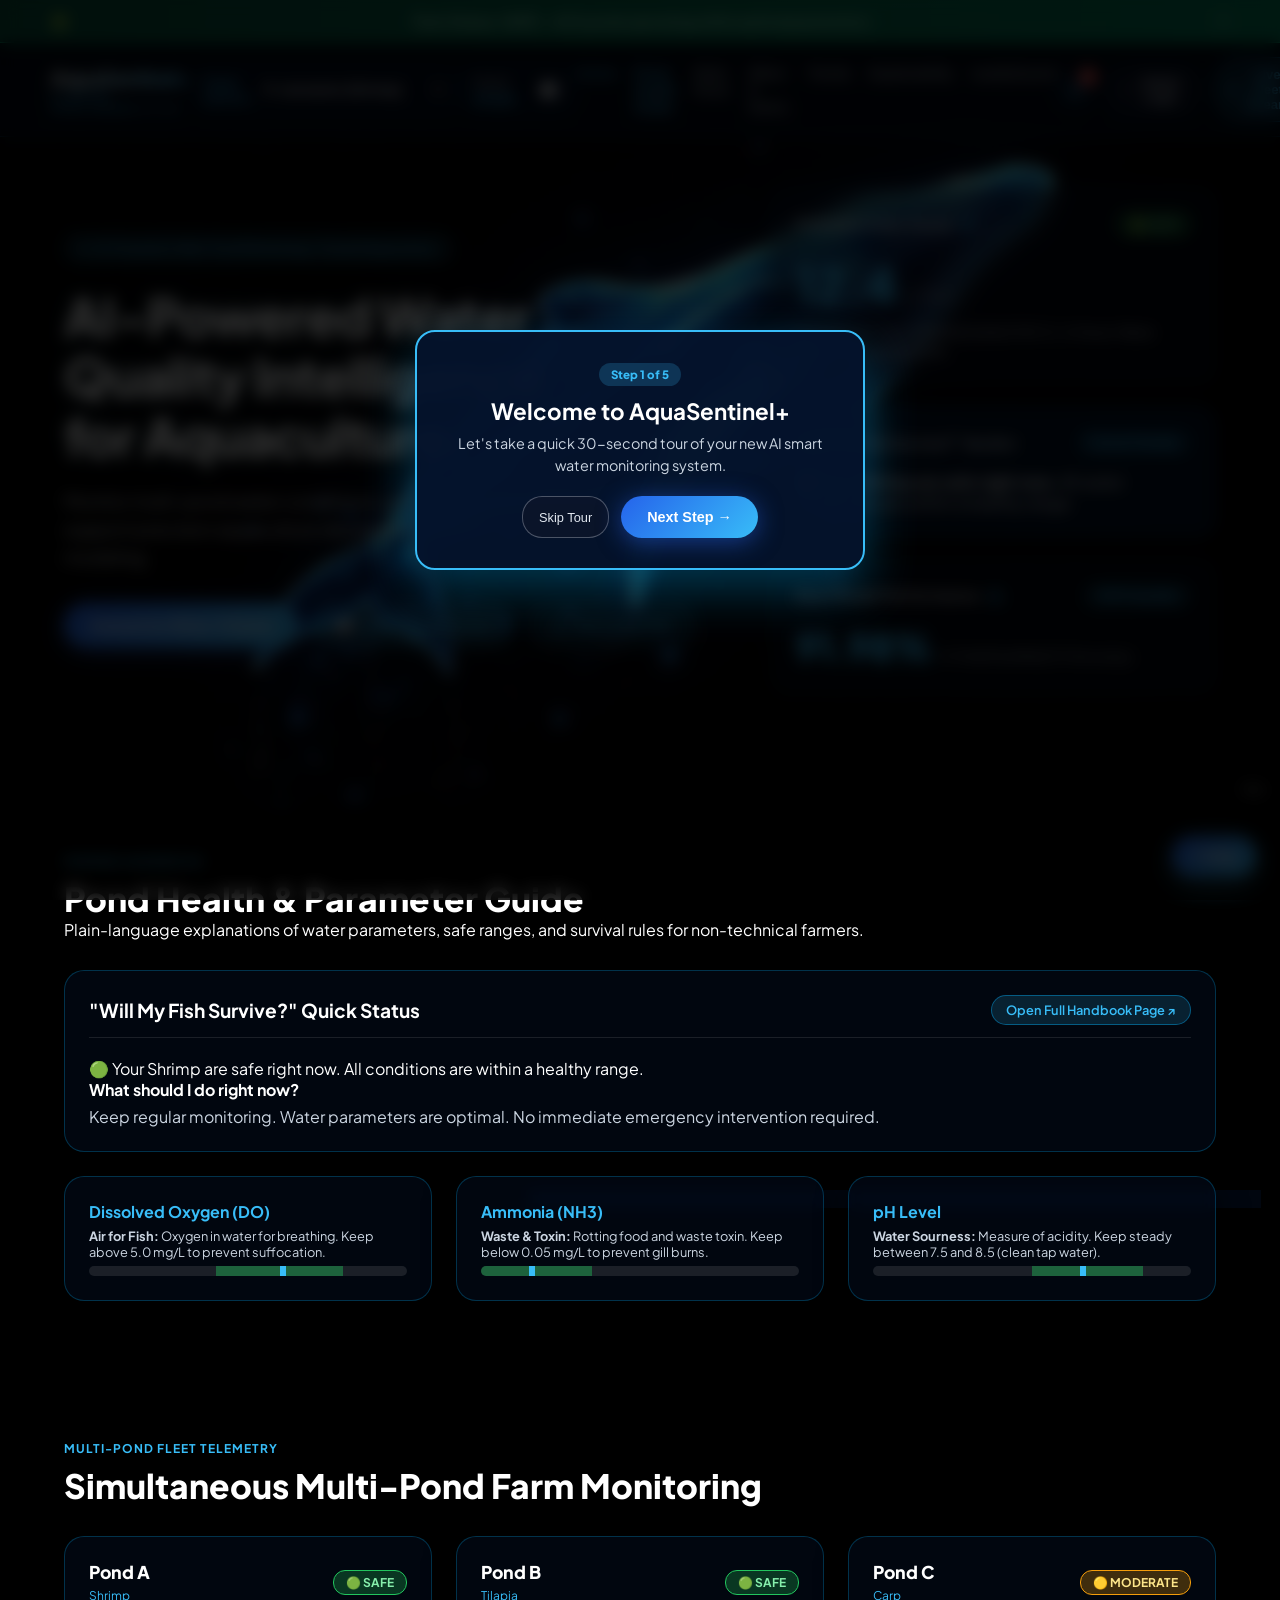
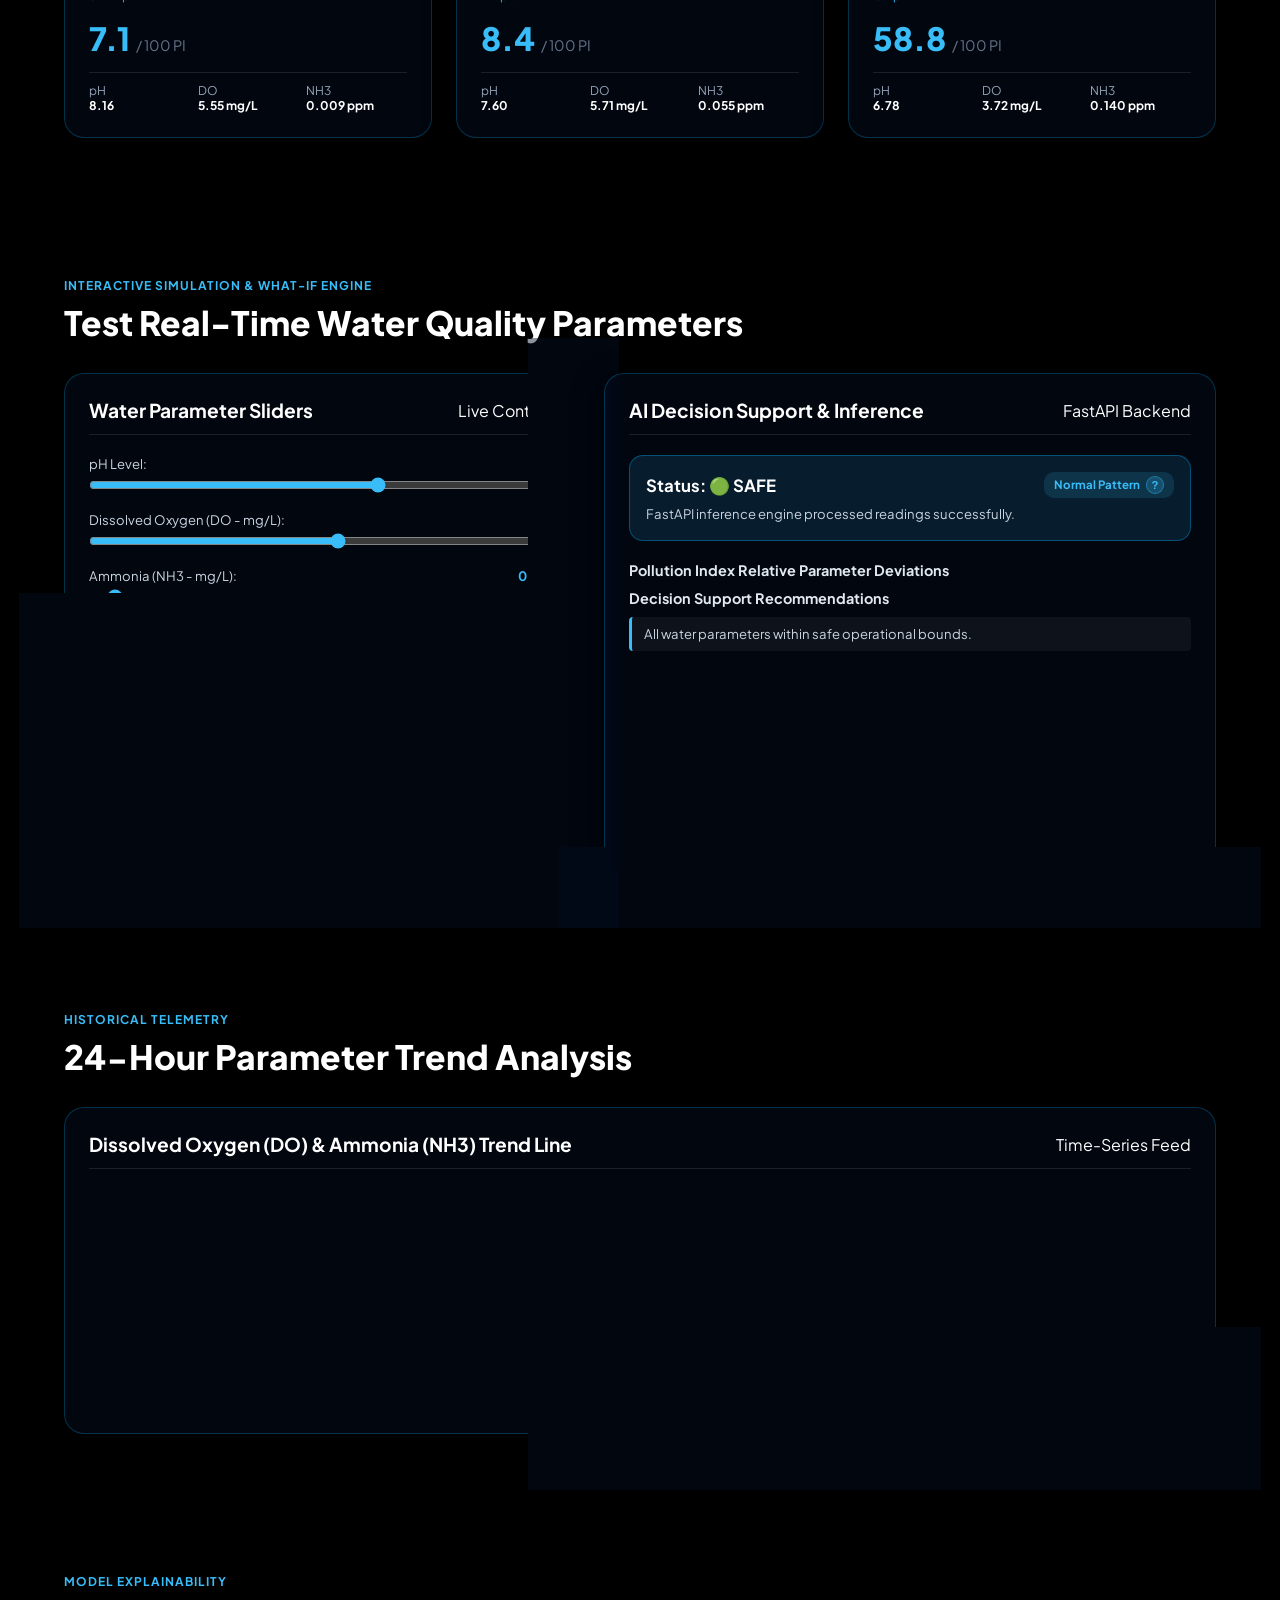
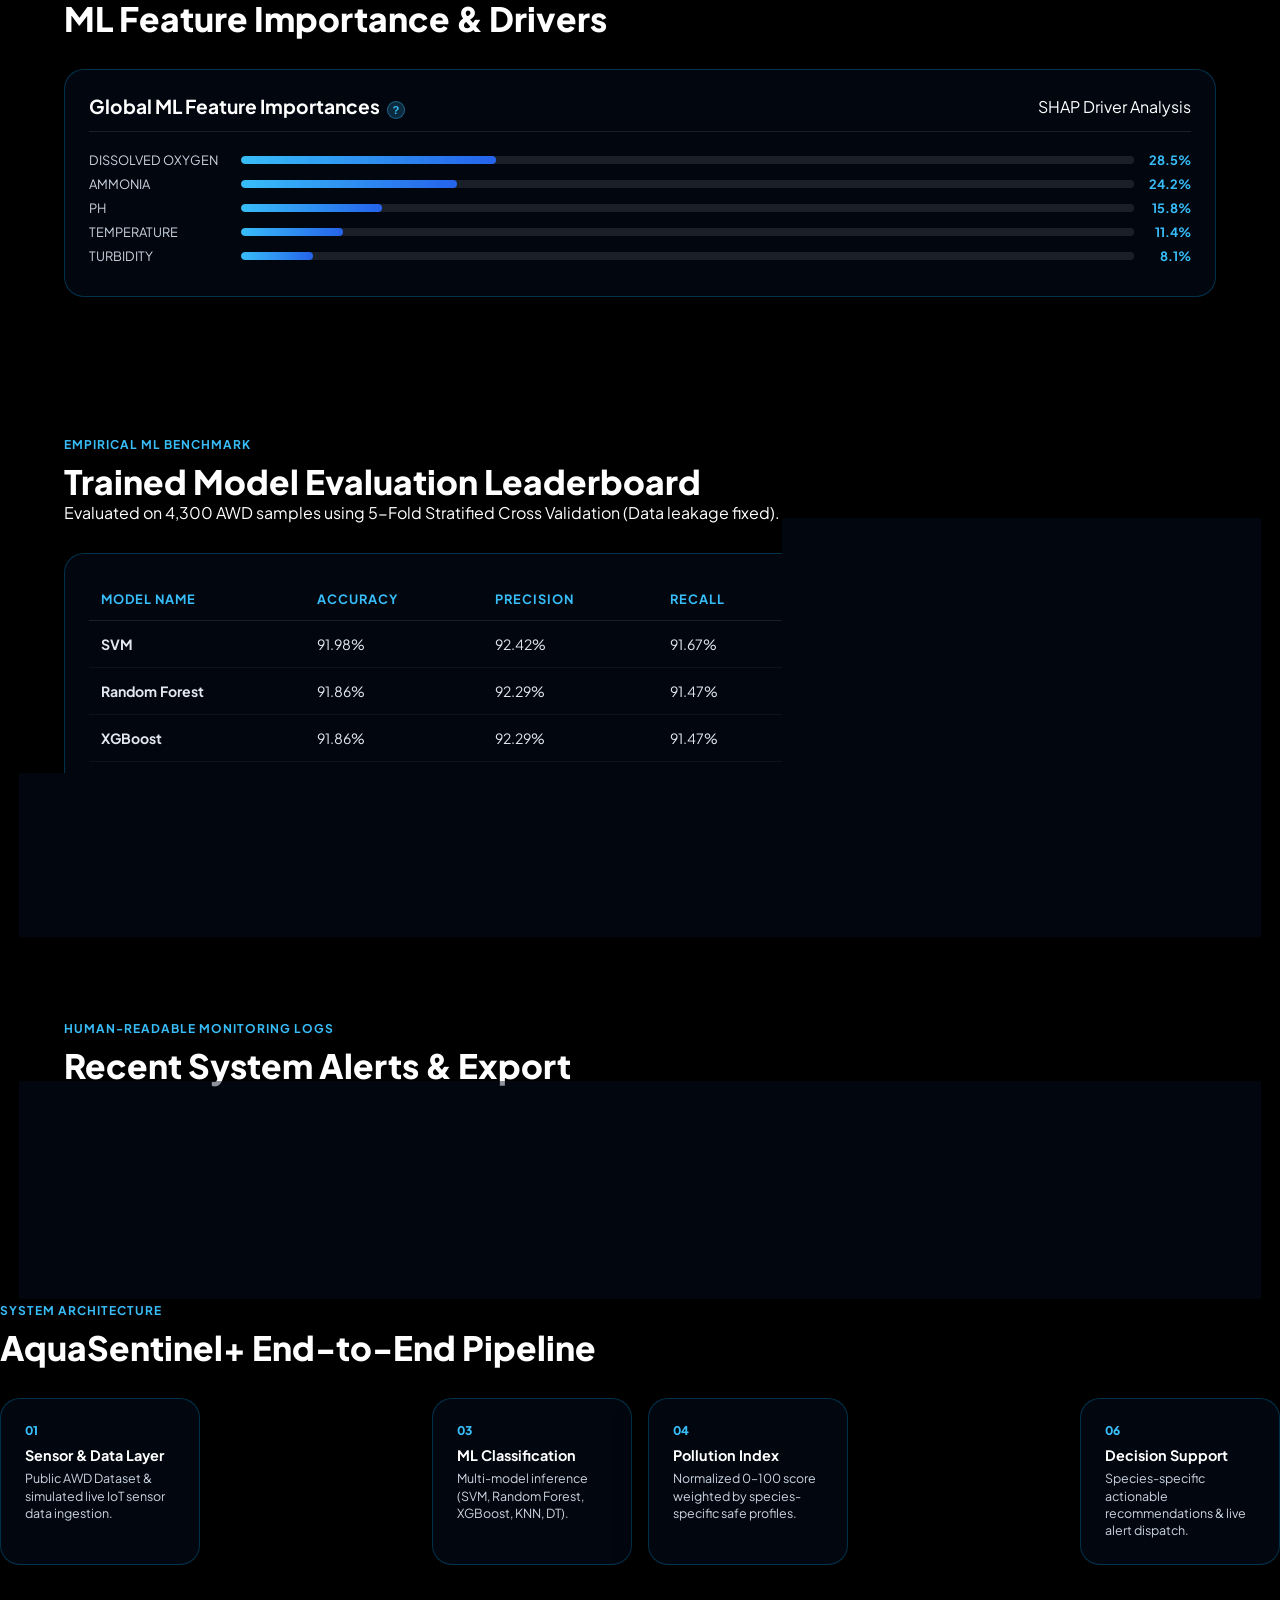
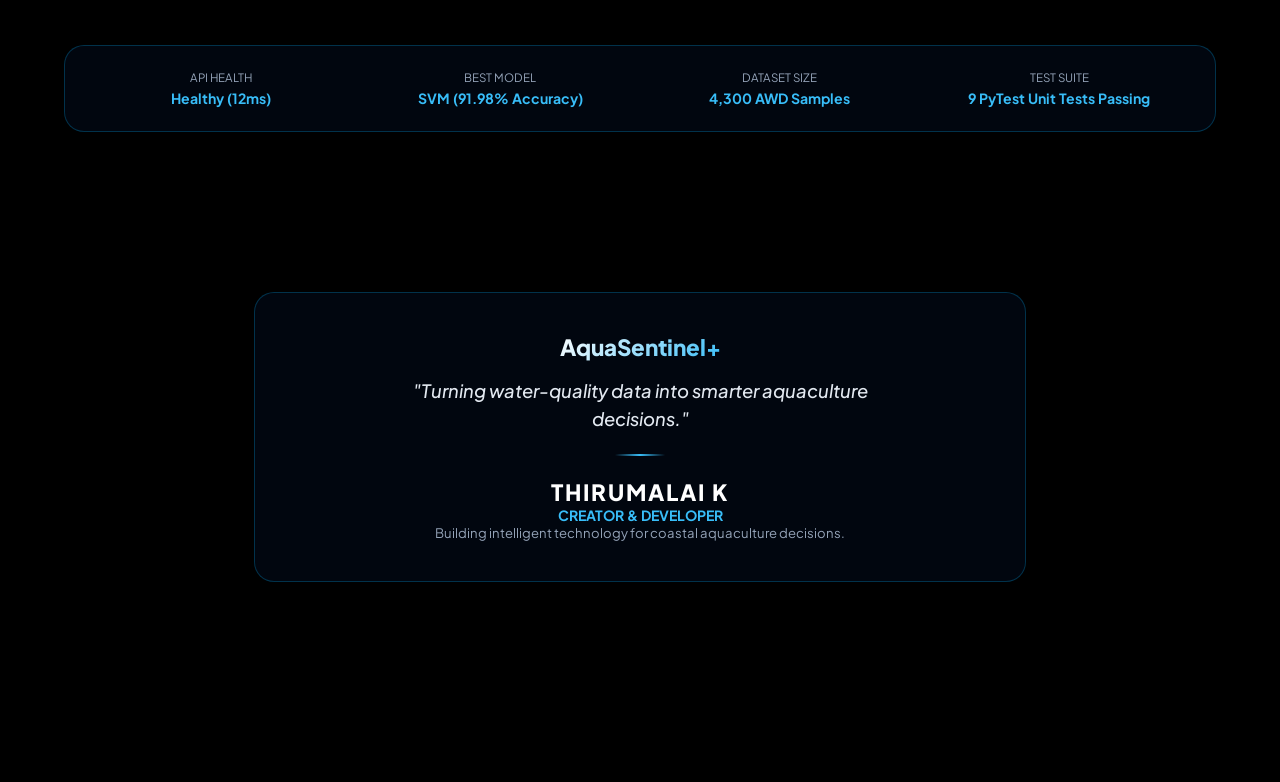
==== commit fae72877: "Fix dashboard integration and API response issues Co-authored-by: arena-agent <297053741+arena-agent" ====
--- a/index.html
+++ b/index.html
@@ -121,7 +121,7 @@
                             <a href="guide.html" target="_blank" class="btn-pdf" style="background: rgba(56, 189, 248, 0.25);">
                                 📖 Farmer Health Guide
                             </a>
-                            <a href="http://localhost:8000/api/report/pdf" download class="btn-pdf">
+                            <a href="/api/report/pdf" download class="btn-pdf">
                                 <svg width="16" height="16" viewBox="0 0 24 24" fill="none" stroke="currentColor" stroke-width="2"><path d="M21 15v4a2 2 0 0 1-2 2H5a2 2 0 0 1-2-2v-4"/><polyline points="7 10 12 15 17 10"/><line x1="12" y1="15" x2="12" y2="3"/></svg>
                                 Executive PDF
                             </a>
@@ -490,8 +490,8 @@
                     <div class="alerts-header">
                         <h3>Live Risk Alert Log</h3>
                         <div class="export-actions">
-                            <a href="http://localhost:8000/api/report" download class="btn-demo">Download CSV</a>
-                            <a href="http://localhost:8000/api/report/pdf" download class="btn-pdf">Download PDF Report</a>
+                            <a href="/api/report" download class="btn-demo">Download CSV</a>
+                            <a href="/api/report/pdf" download class="btn-pdf">Download PDF Report</a>
                         </div>
                     </div>
                     <div class="alerts-scroll-box" id="alerts-box">
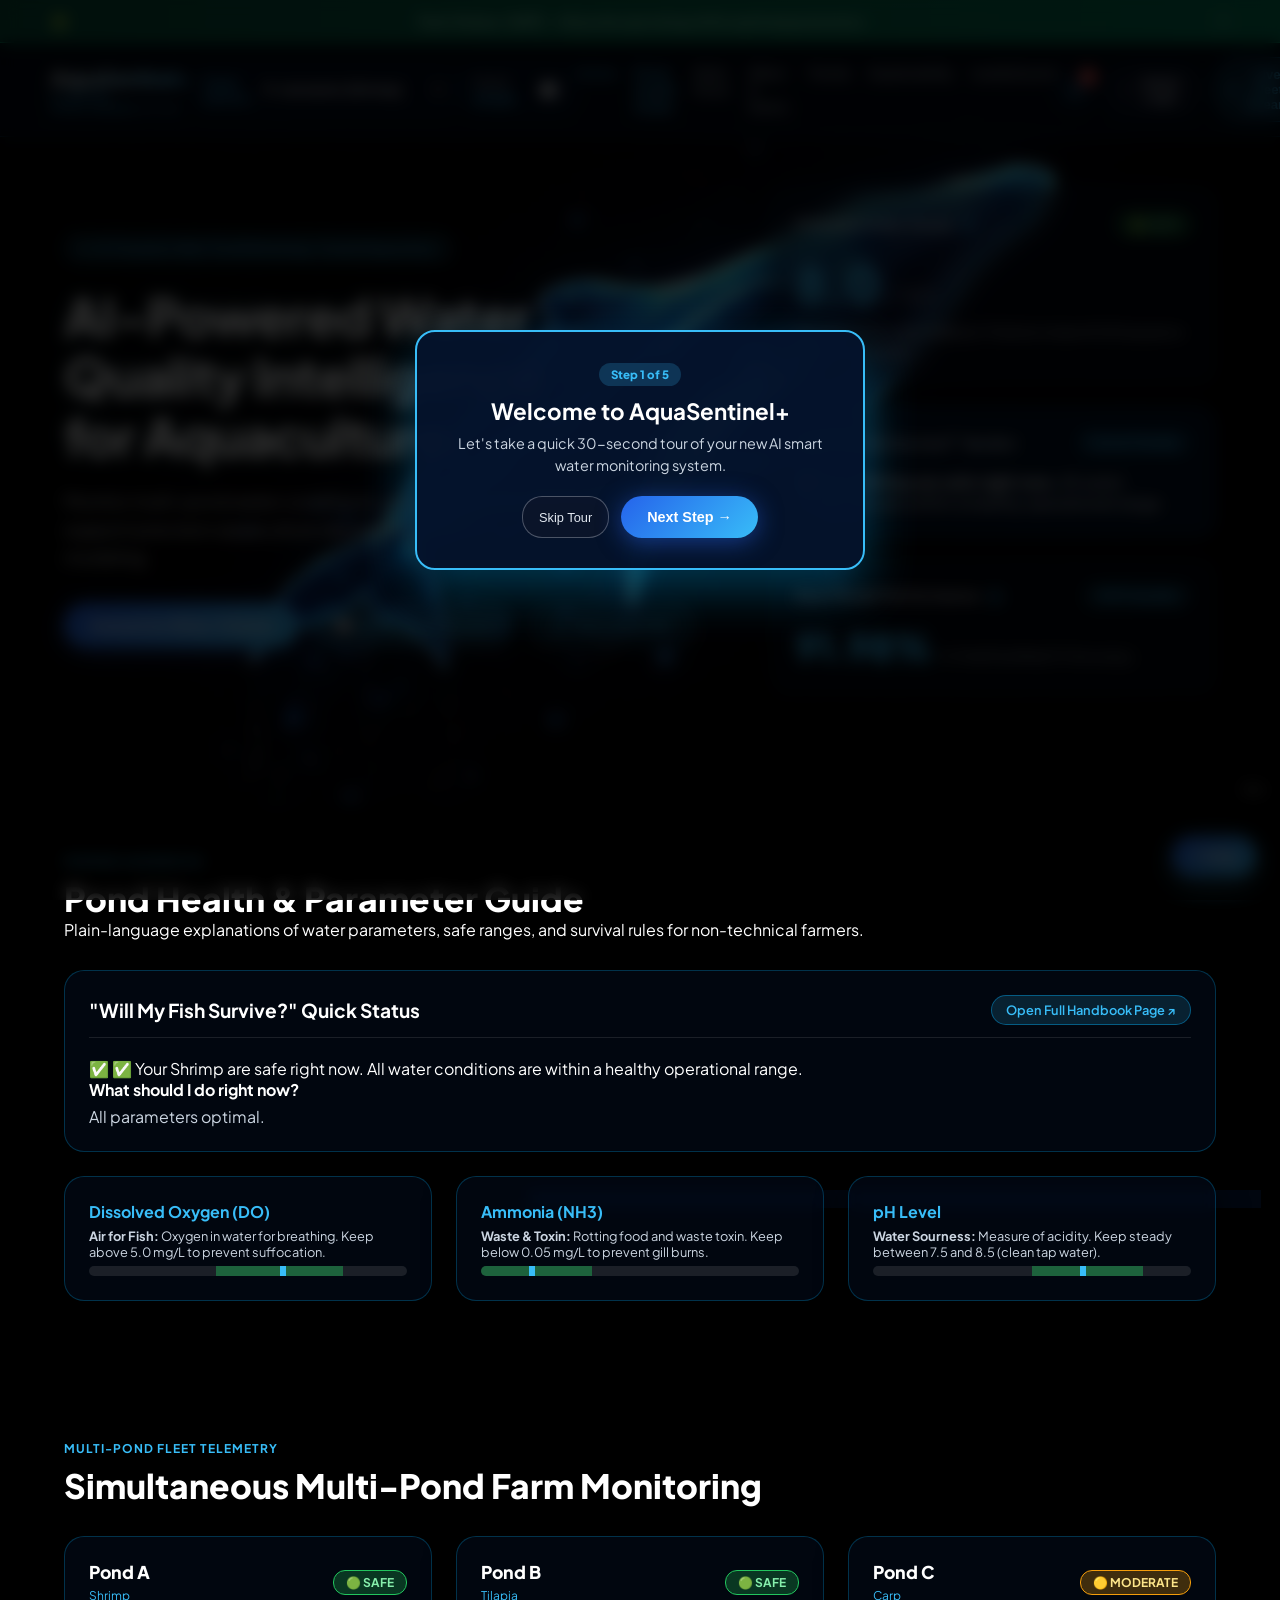
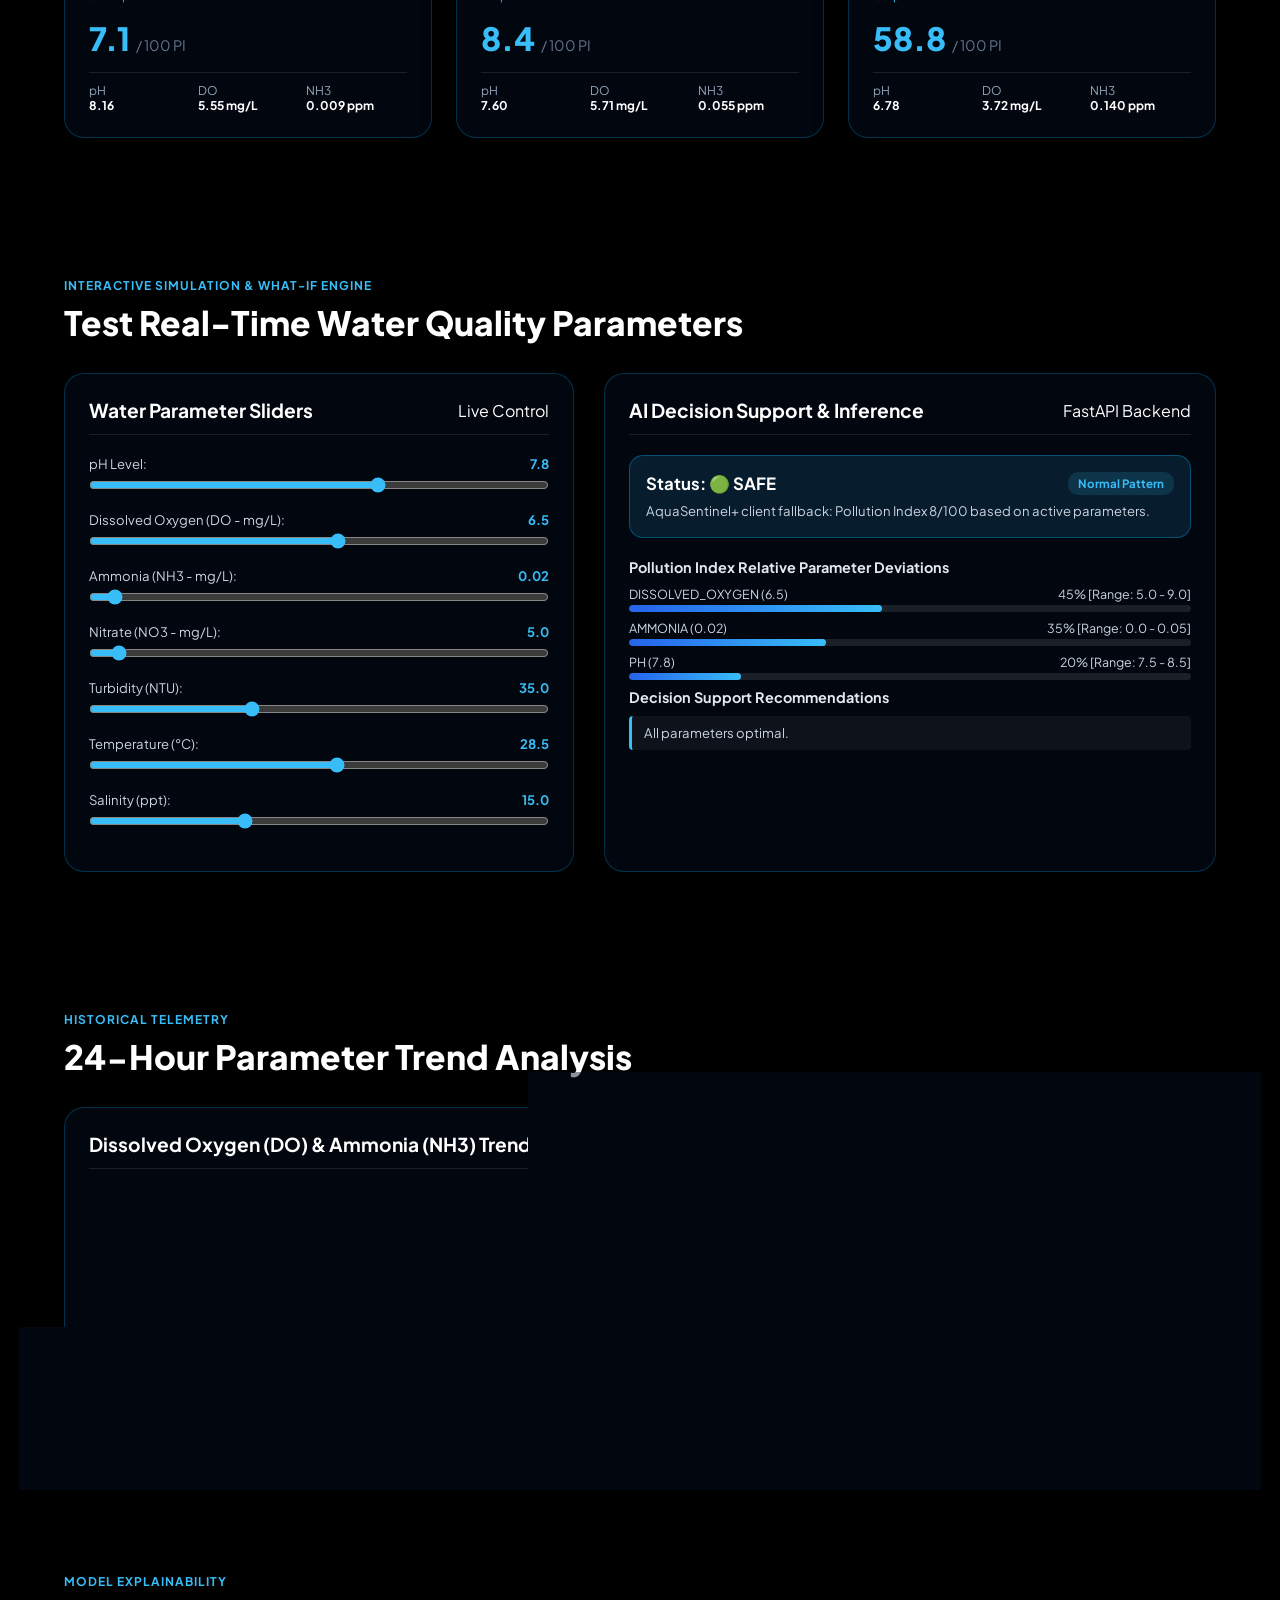
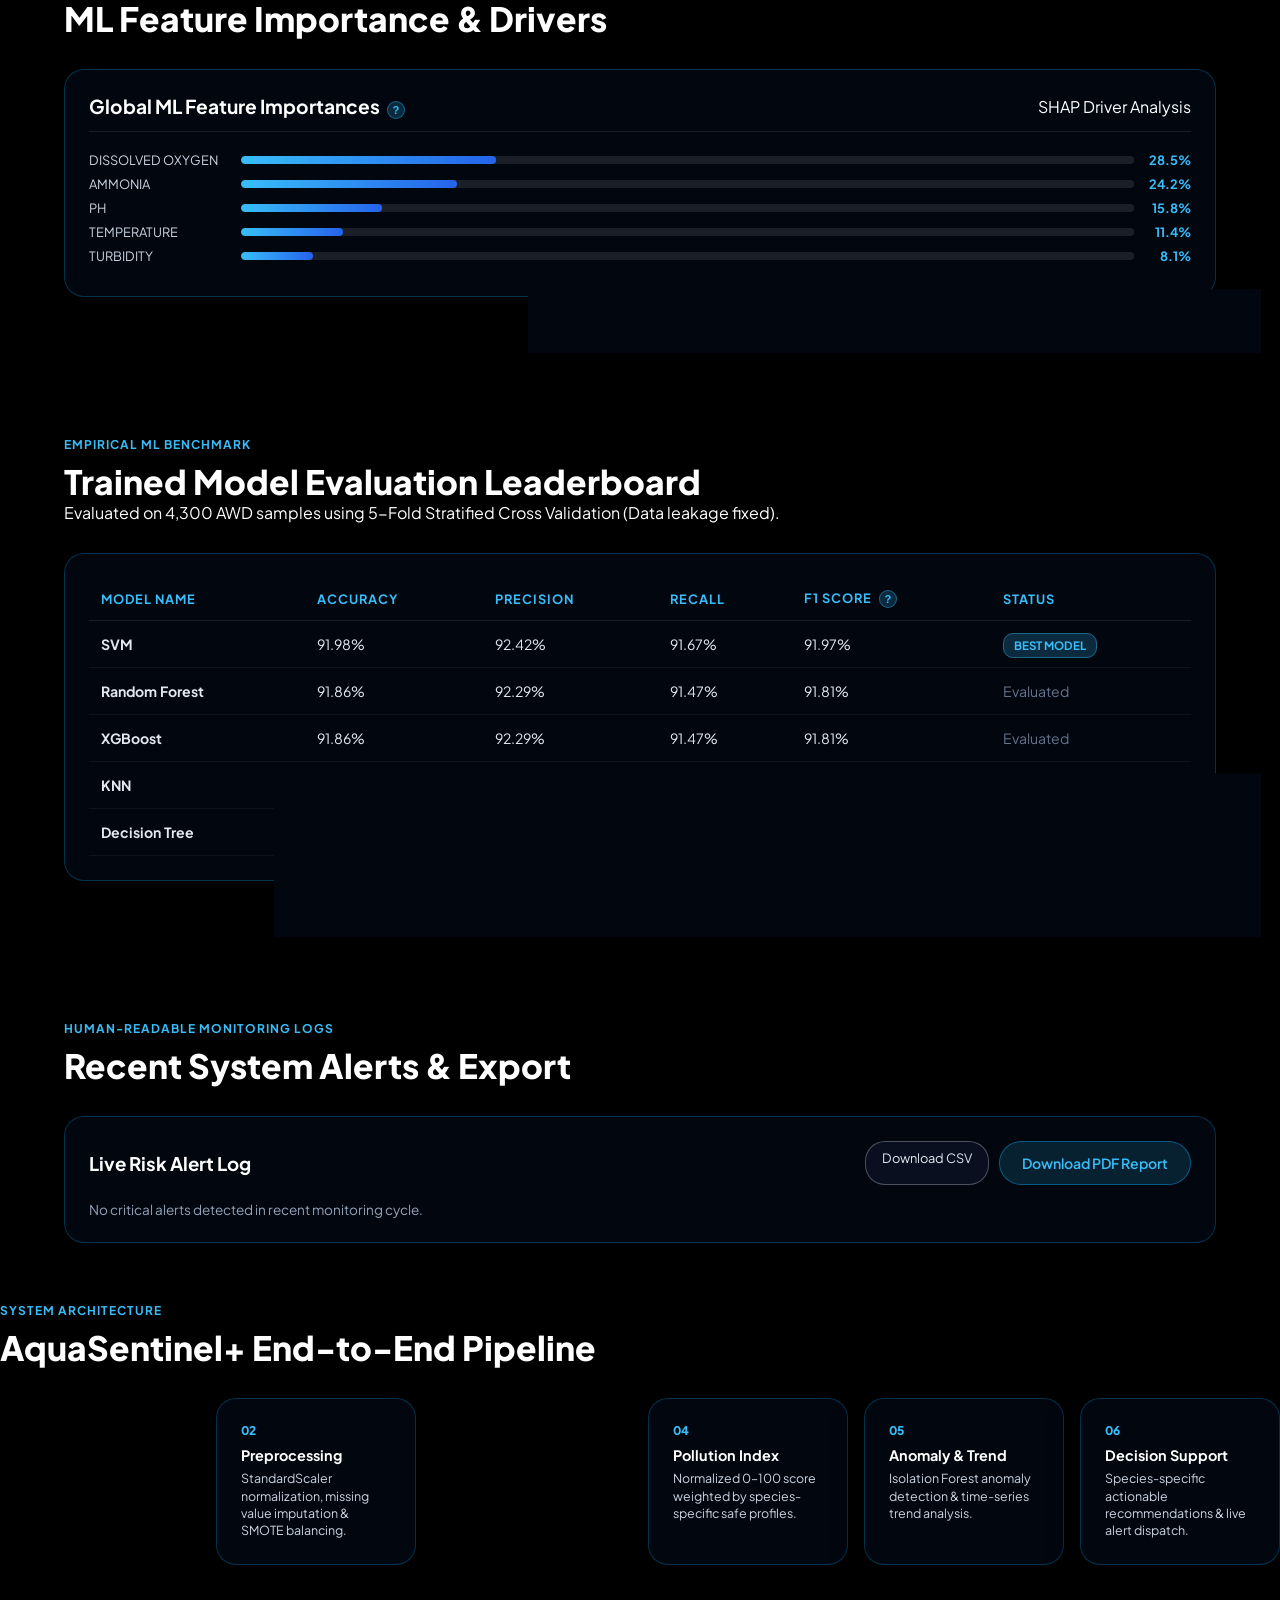
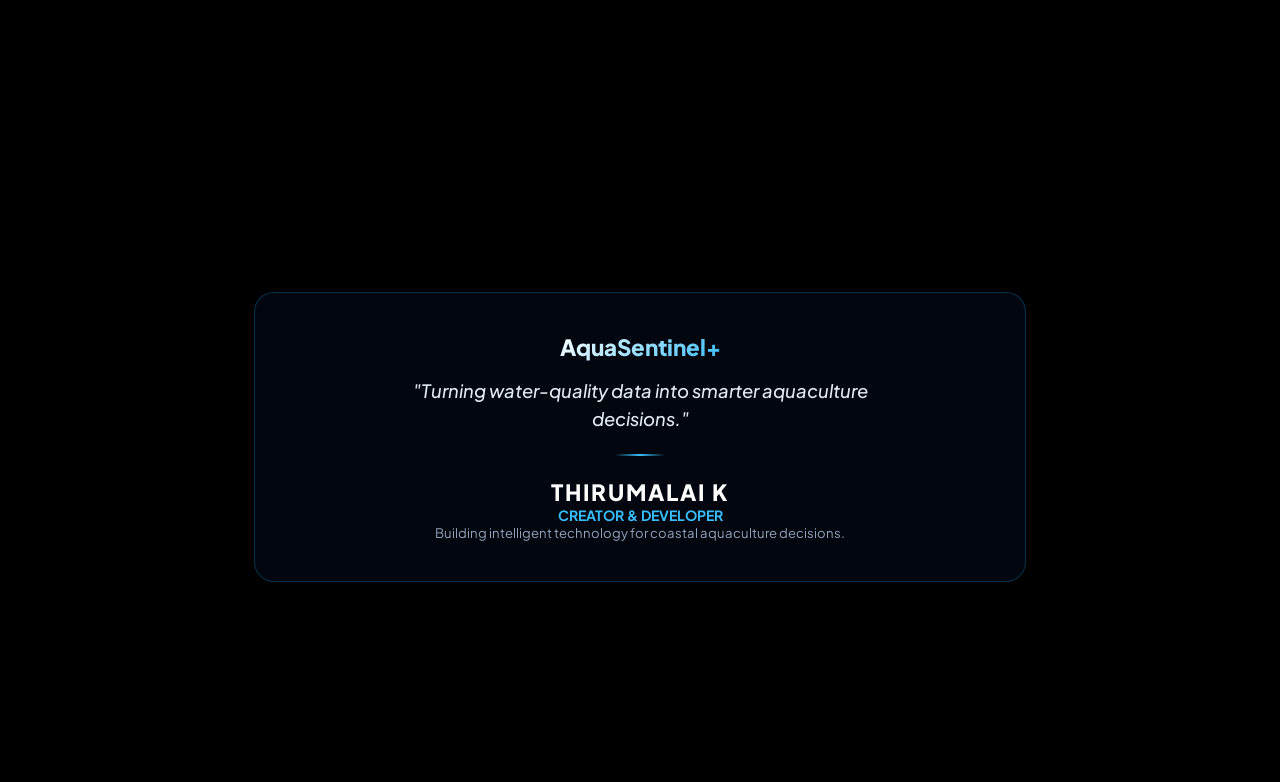
==== commit bf13035b: "Add Vercel-safe report download endpoints Co-authored-by: arena-agent <297053741+arena-agent@users.n" ====
--- a/index.html
+++ b/index.html
@@ -121,7 +121,7 @@
                             <a href="guide.html" target="_blank" class="btn-pdf" style="background: rgba(56, 189, 248, 0.25);">
                                 📖 Farmer Health Guide
                             </a>
-                            <a href="/api/report/pdf" download class="btn-pdf">
+                            <a href="/api/report-pdf" download class="btn-pdf">
                                 <svg width="16" height="16" viewBox="0 0 24 24" fill="none" stroke="currentColor" stroke-width="2"><path d="M21 15v4a2 2 0 0 1-2 2H5a2 2 0 0 1-2-2v-4"/><polyline points="7 10 12 15 17 10"/><line x1="12" y1="15" x2="12" y2="3"/></svg>
                                 Executive PDF
                             </a>
@@ -491,7 +491,7 @@
                         <h3>Live Risk Alert Log</h3>
                         <div class="export-actions">
                             <a href="/api/report" download class="btn-demo">Download CSV</a>
-                            <a href="/api/report/pdf" download class="btn-pdf">Download PDF Report</a>
+                            <a href="/api/report-pdf" download class="btn-pdf">Download PDF Report</a>
                         </div>
                     </div>
                     <div class="alerts-scroll-box" id="alerts-box">
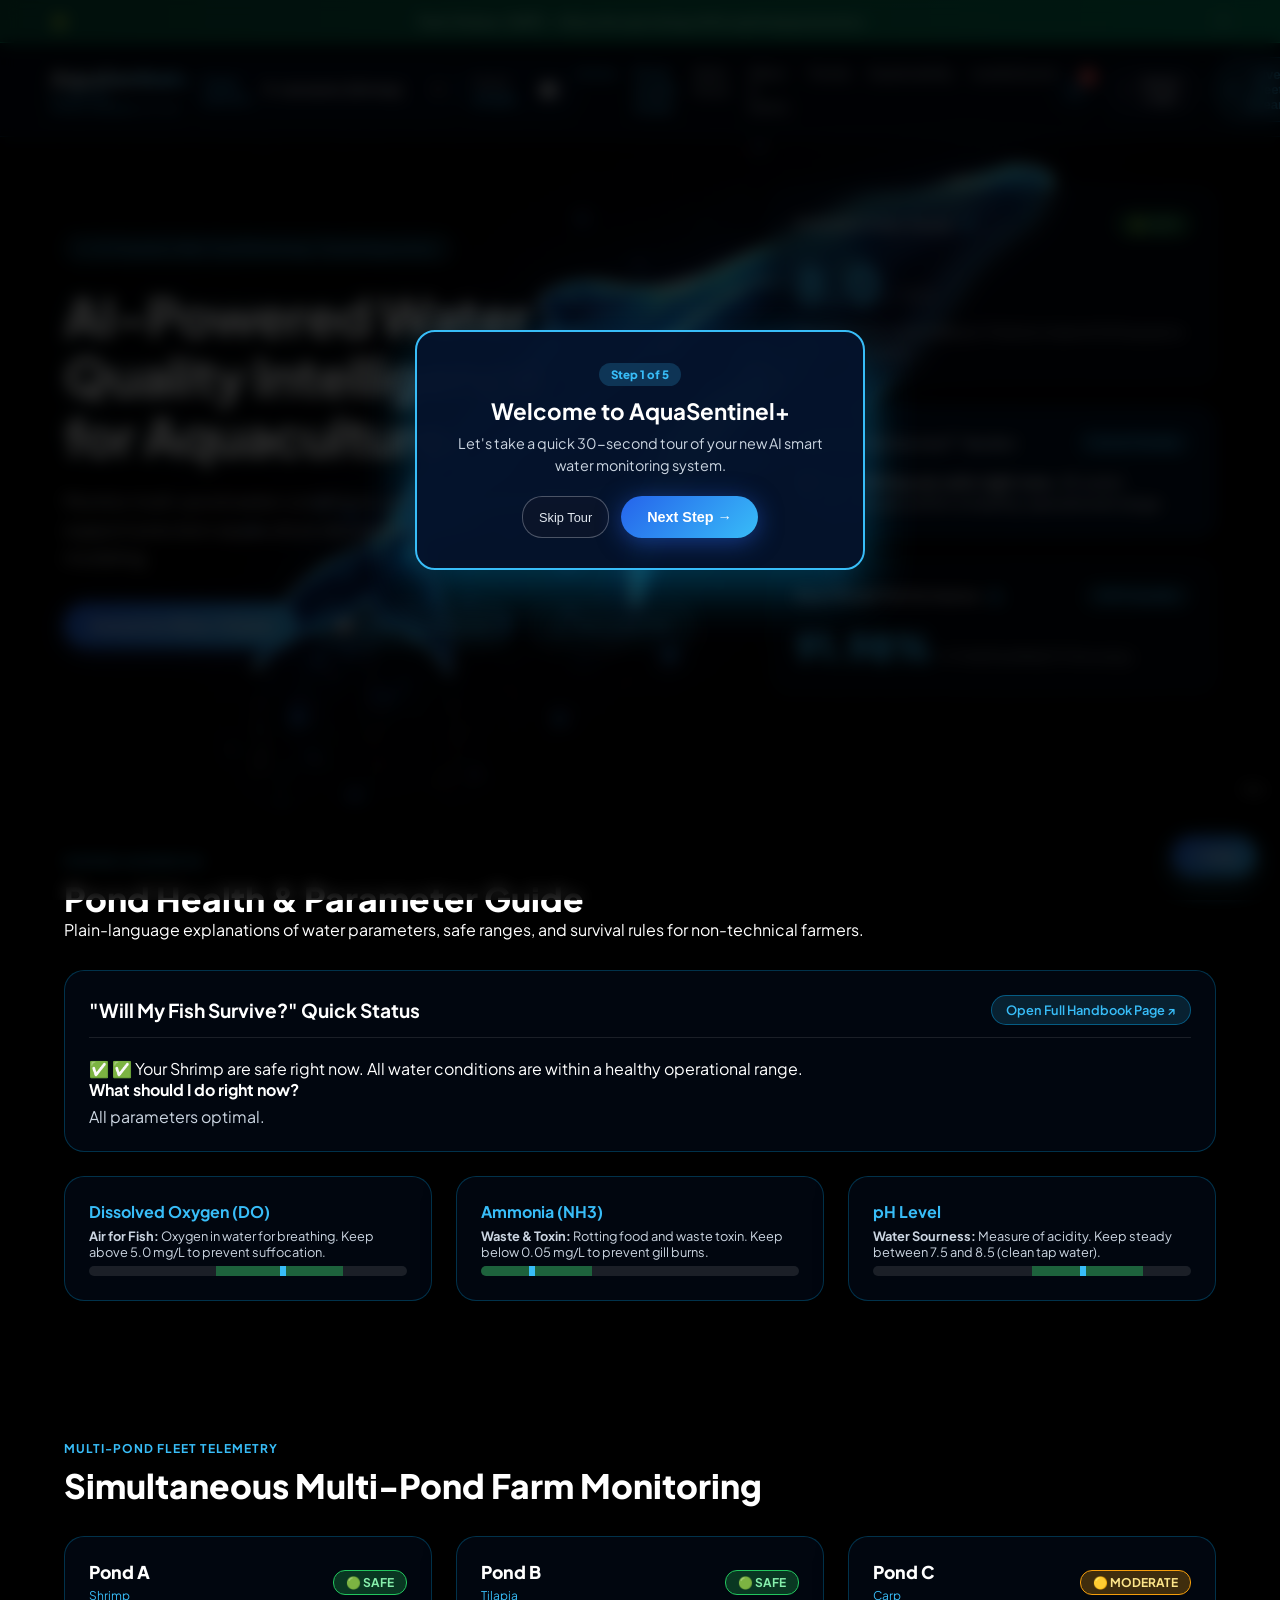
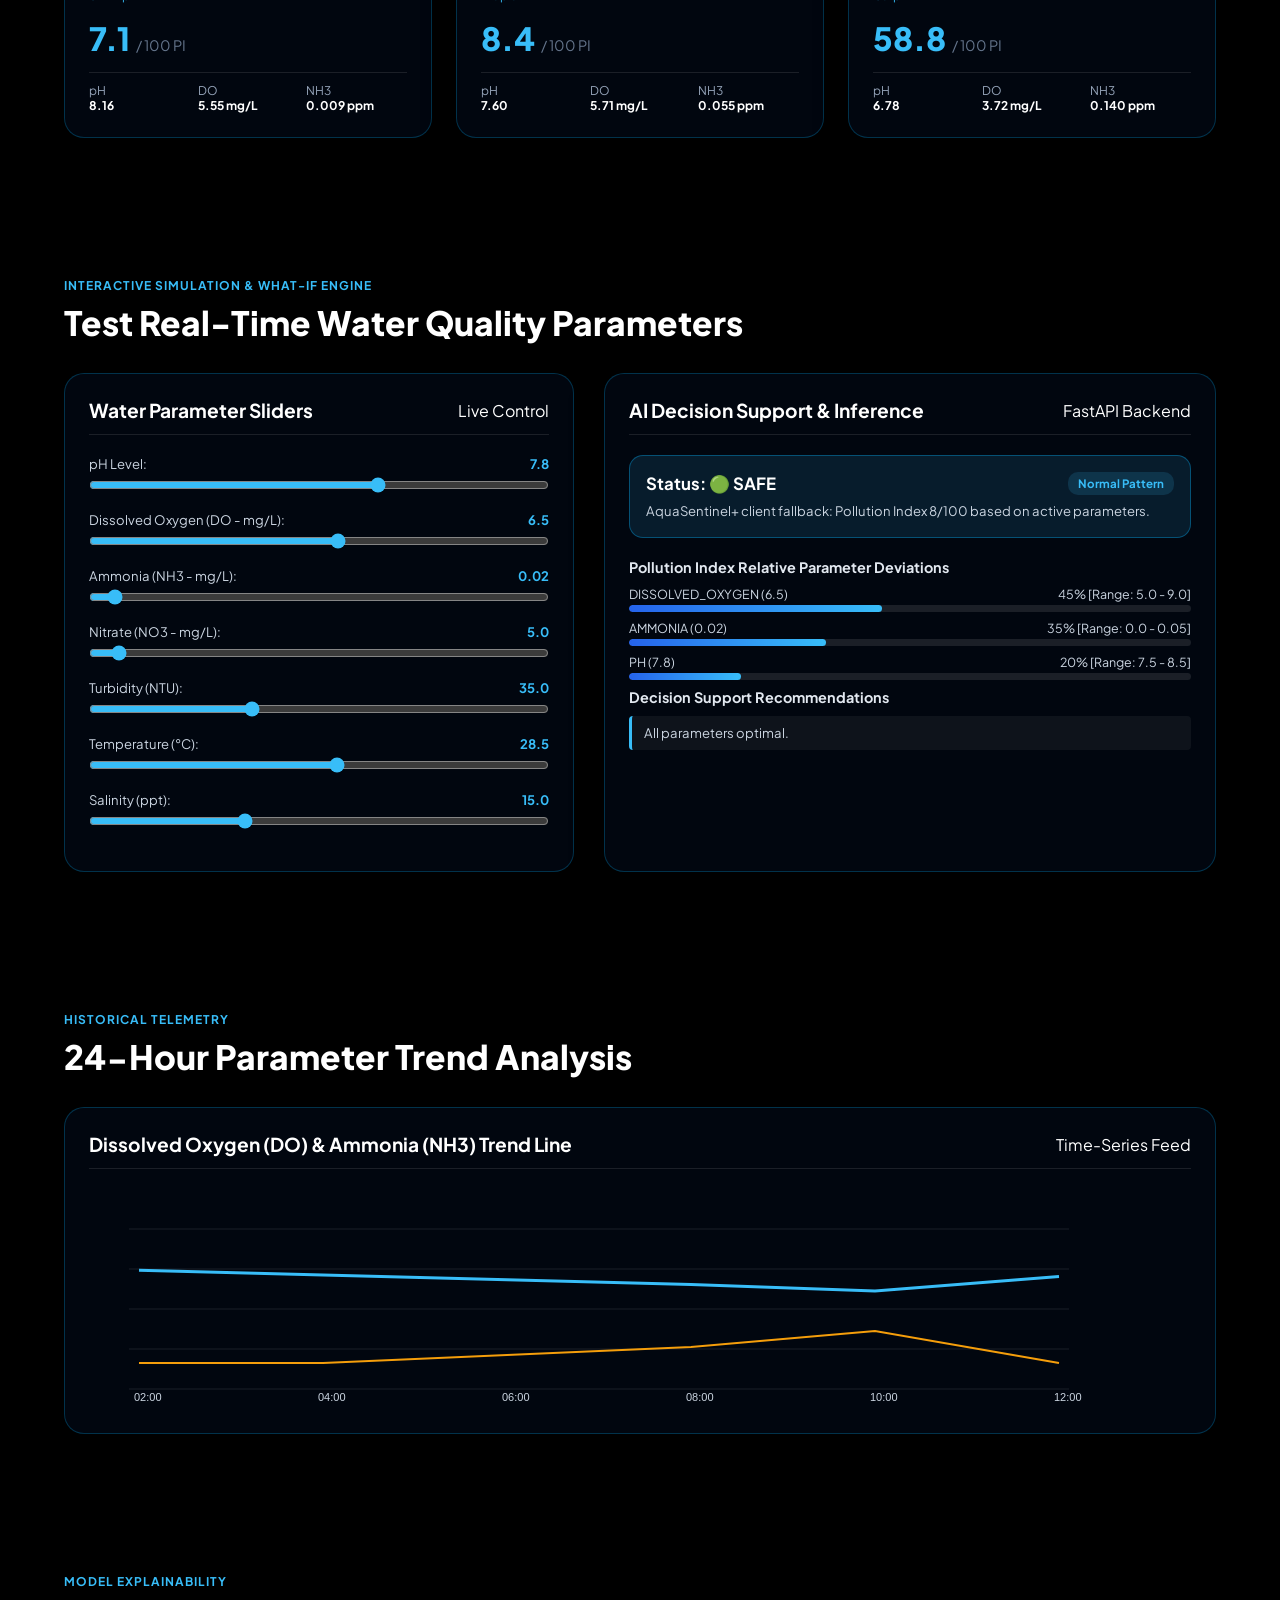
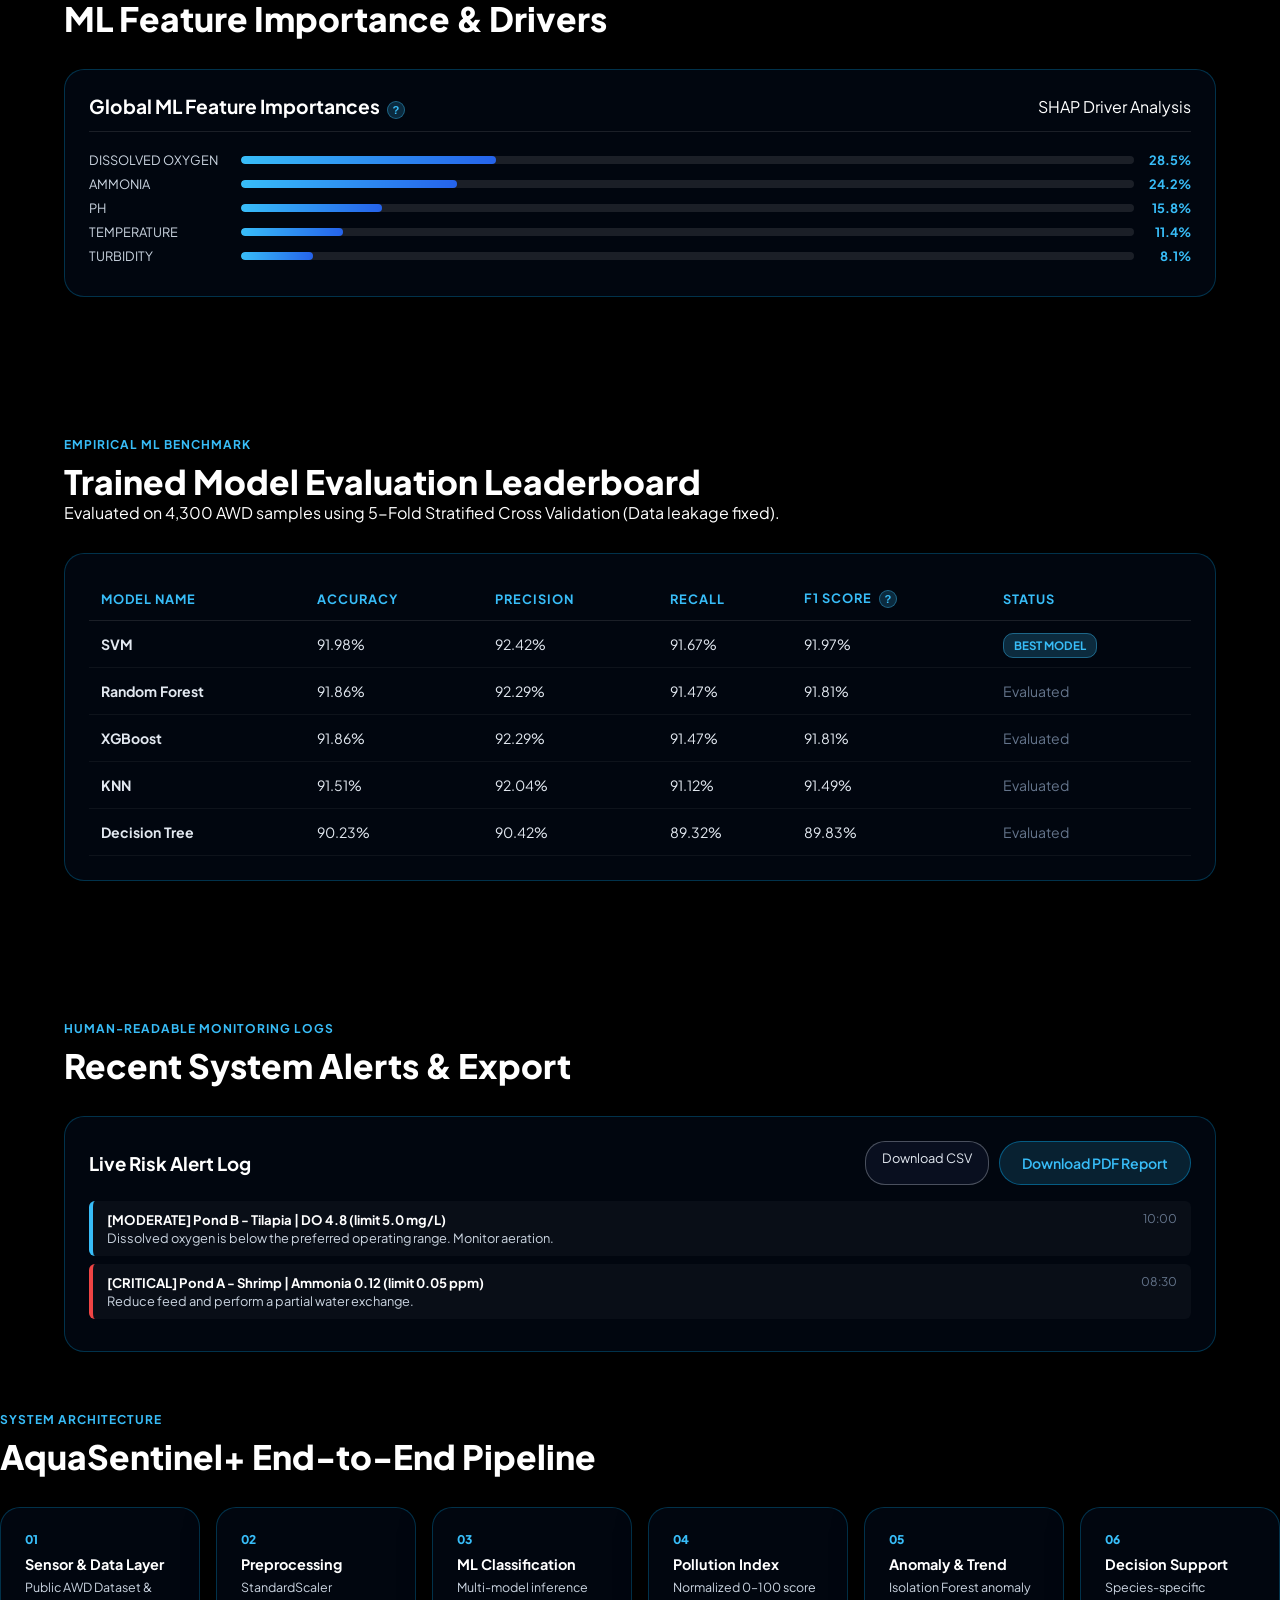
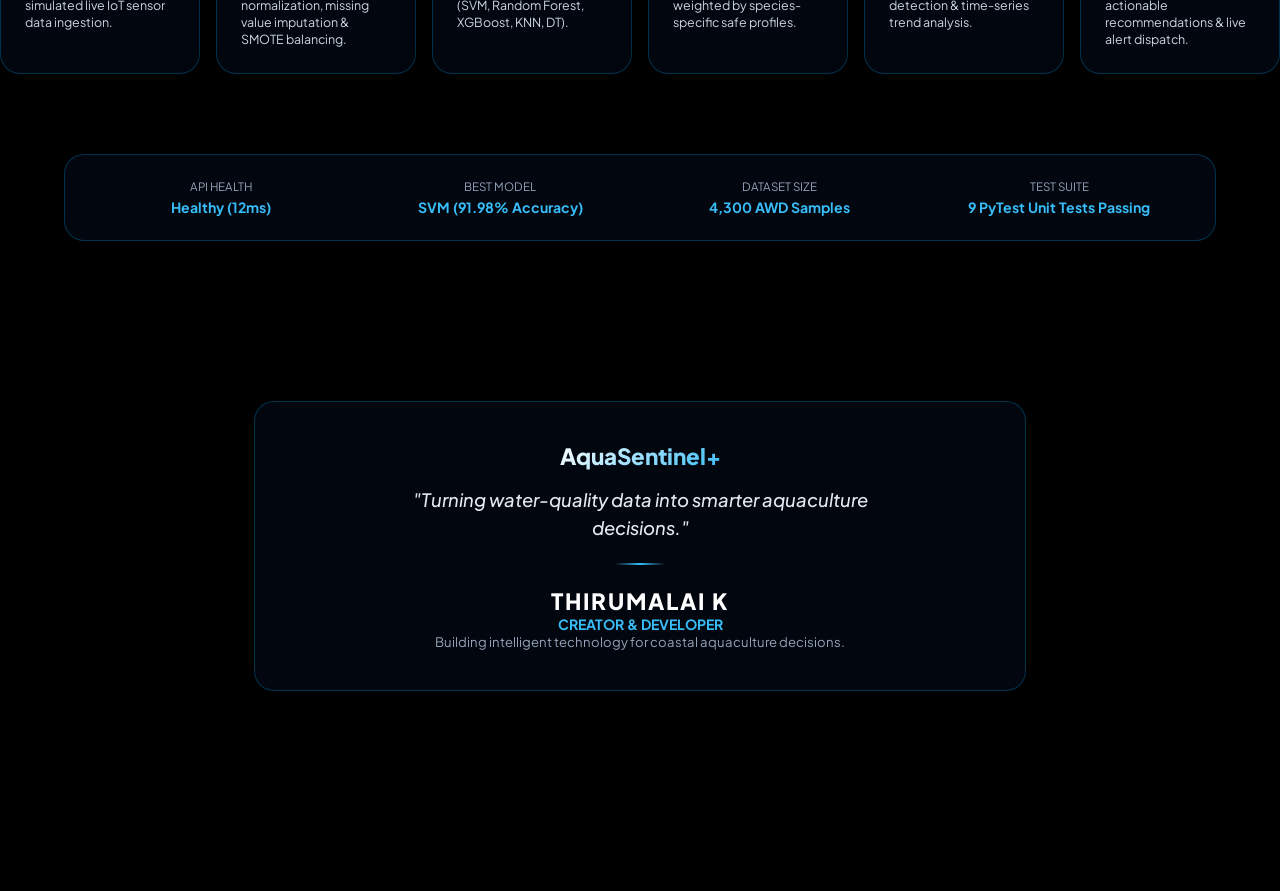
==== commit 0c349208: "Restore hosted trends alerts and CSV downloads Co-authored-by: arena-agent <297053741+arena-agent@us" ====
--- a/index.html
+++ b/index.html
@@ -490,7 +490,7 @@
                     <div class="alerts-header">
                         <h3>Live Risk Alert Log</h3>
                         <div class="export-actions">
-                            <a href="/api/report" download class="btn-demo">Download CSV</a>
+                            <a href="/api/report-csv" download class="btn-demo">Download CSV</a>
                             <a href="/api/report-pdf" download class="btn-pdf">Download PDF Report</a>
                         </div>
                     </div>
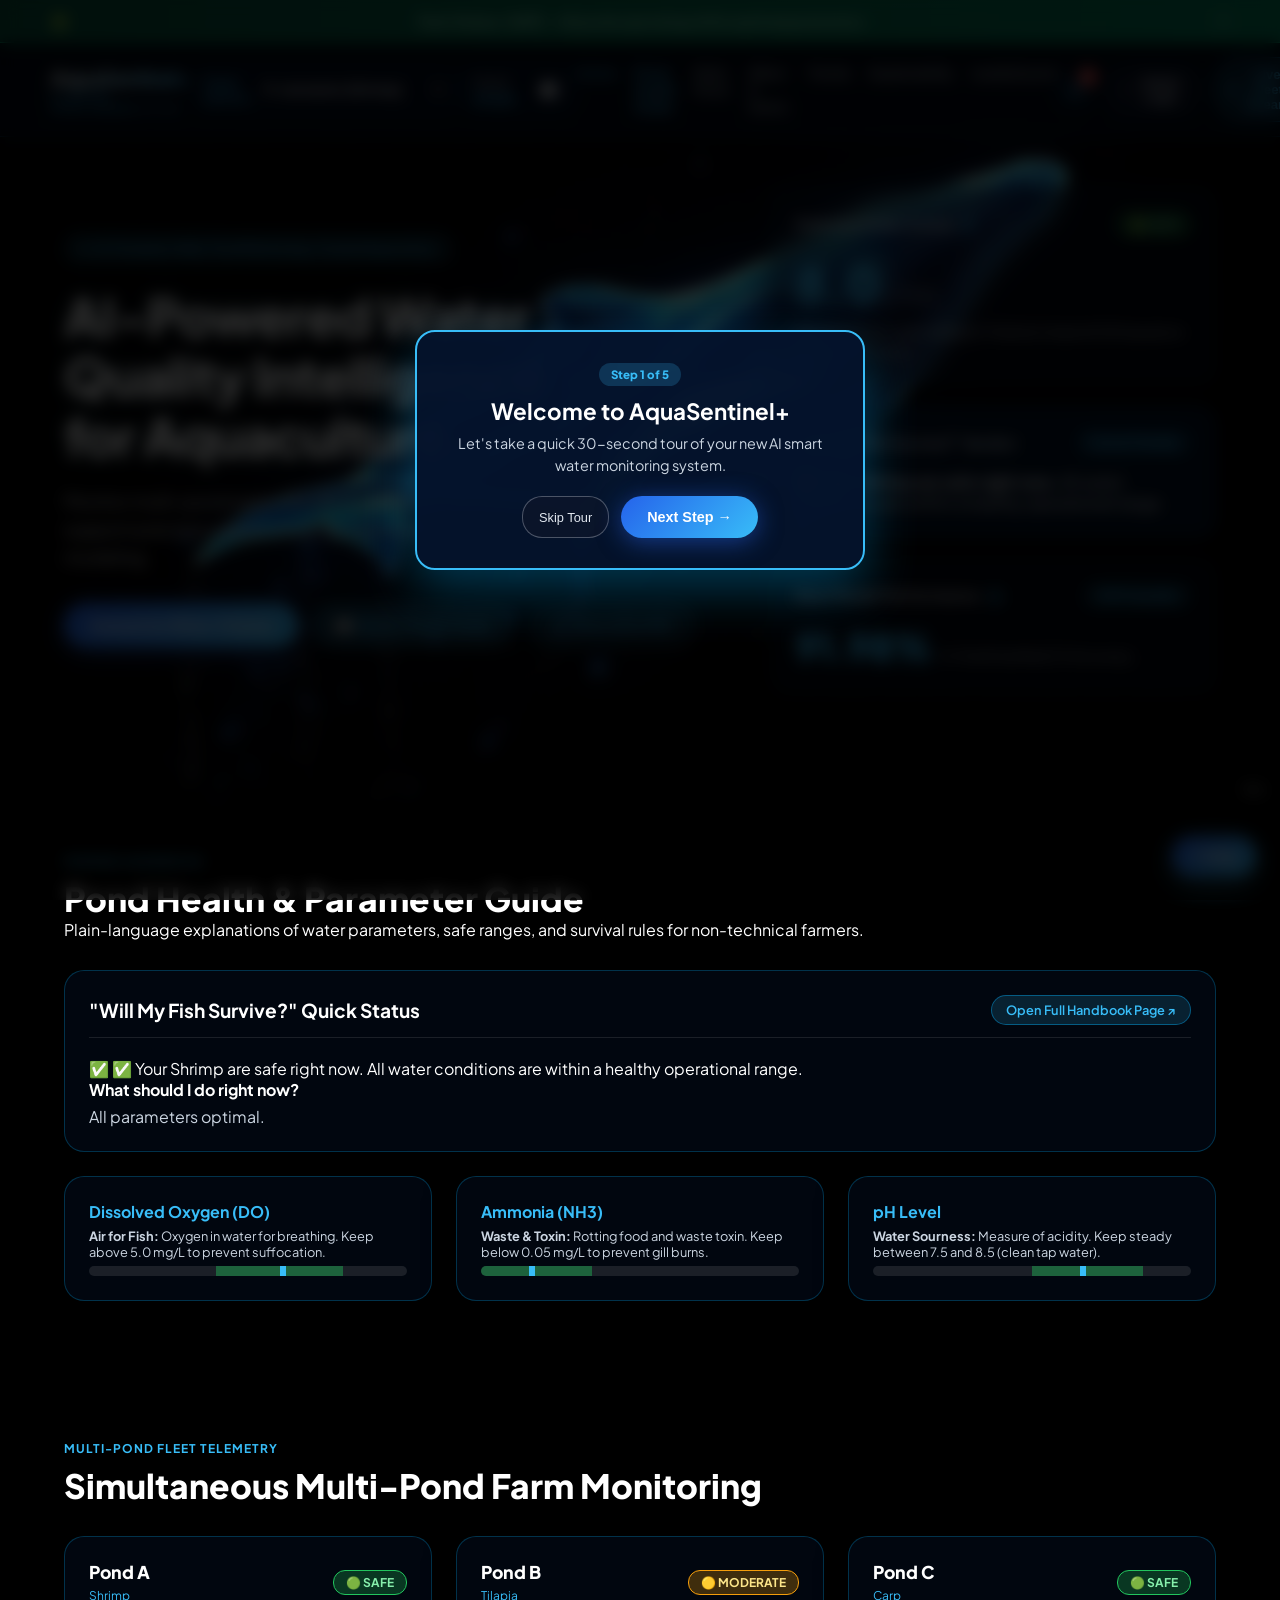
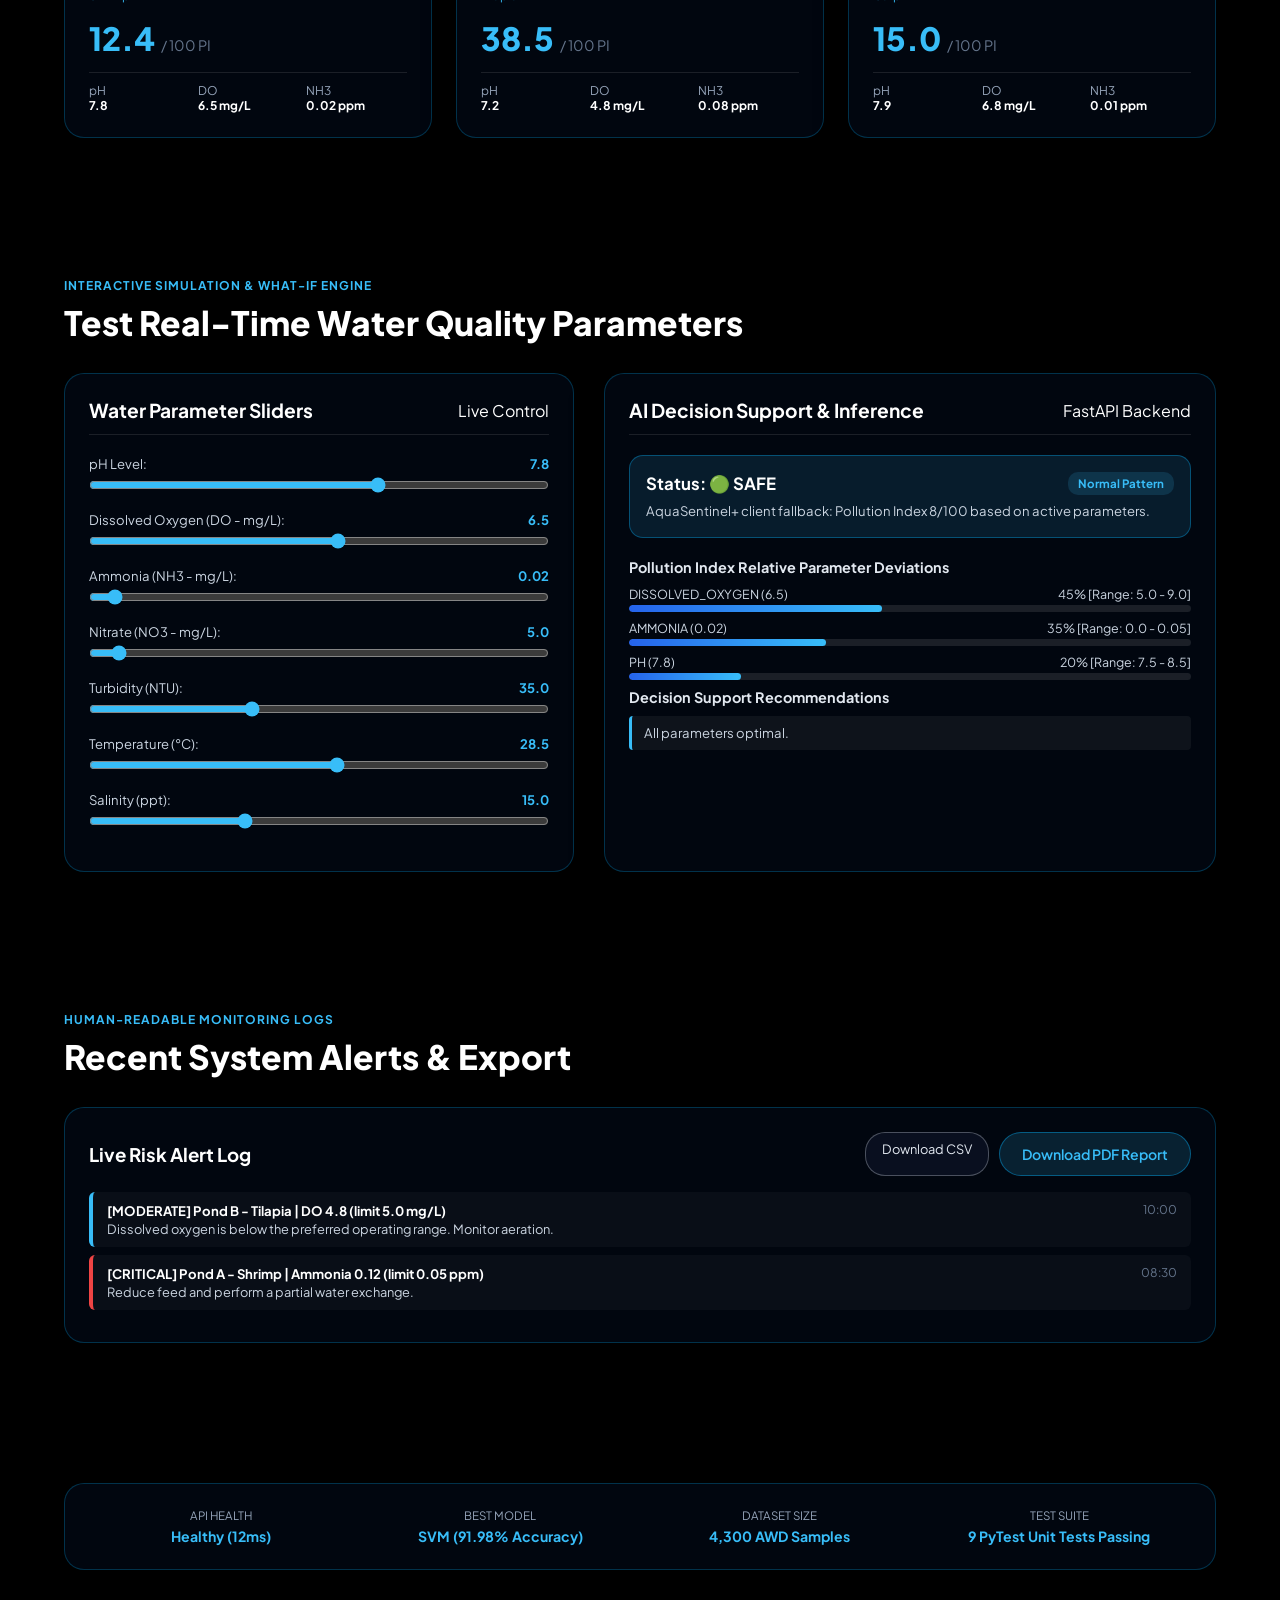
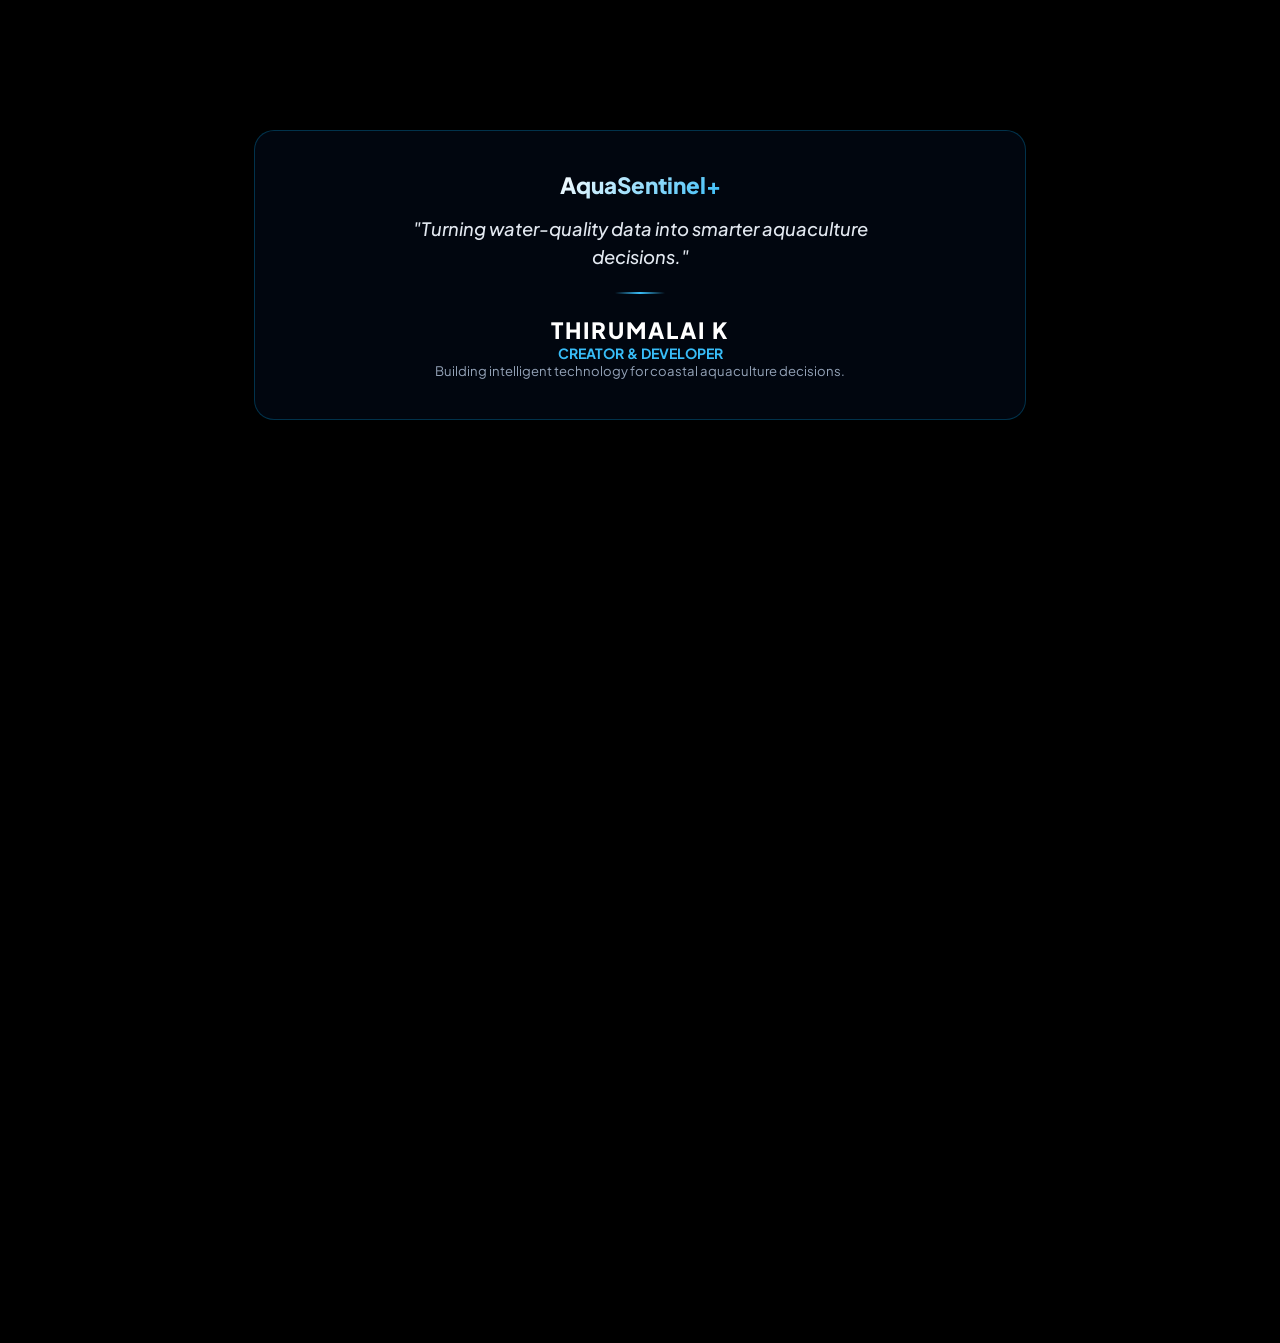
==== commit 94c4291e: "Fix dashboard modes and hosted fleet stream Co-authored-by: arena-agent <297053741+arena-agent@users" ====
--- a/index.html
+++ b/index.html
@@ -406,7 +406,7 @@
         </section>
 
         <!-- Trend Line Charts Section -->
-        <section class="stats-section" id="trends">
+        <section class="stats-section tech-only" id="trends">
             <div class="section-header">
                 <span class="section-tag">Historical Telemetry</span>
                 <h2 class="section-title">24-Hour Parameter Trend Analysis</h2>
@@ -423,7 +423,7 @@
         </section>
 
         <!-- FIX 2 RESTORED: Model Explainability (SHAP) -->
-        <section class="stats-section" id="explainability">
+        <section class="stats-section tech-only" id="explainability">
             <div class="section-header">
                 <span class="section-tag">Model Explainability</span>
                 <h2 class="section-title">ML Feature Importance & Drivers</h2>
@@ -448,7 +448,7 @@
         </section>
 
         <!-- FIX 2 RESTORED: Model Evaluation Leaderboard Table -->
-        <section class="stats-section" id="leaderboard">
+        <section class="stats-section tech-only" id="leaderboard">
             <div class="section-header">
                 <span class="section-tag">Empirical ML Benchmark</span>
                 <h2 class="section-title">Trained Model Evaluation Leaderboard</h2>
@@ -502,7 +502,7 @@
         </section>
 
         <!-- System Architecture Section -->
-        <section class="startup-section" id="architecture">
+        <section class="startup-section tech-only" id="architecture">
             <div class="startup-container">
                 <div class="section-header">
                     <span class="section-tag">System Architecture</span>
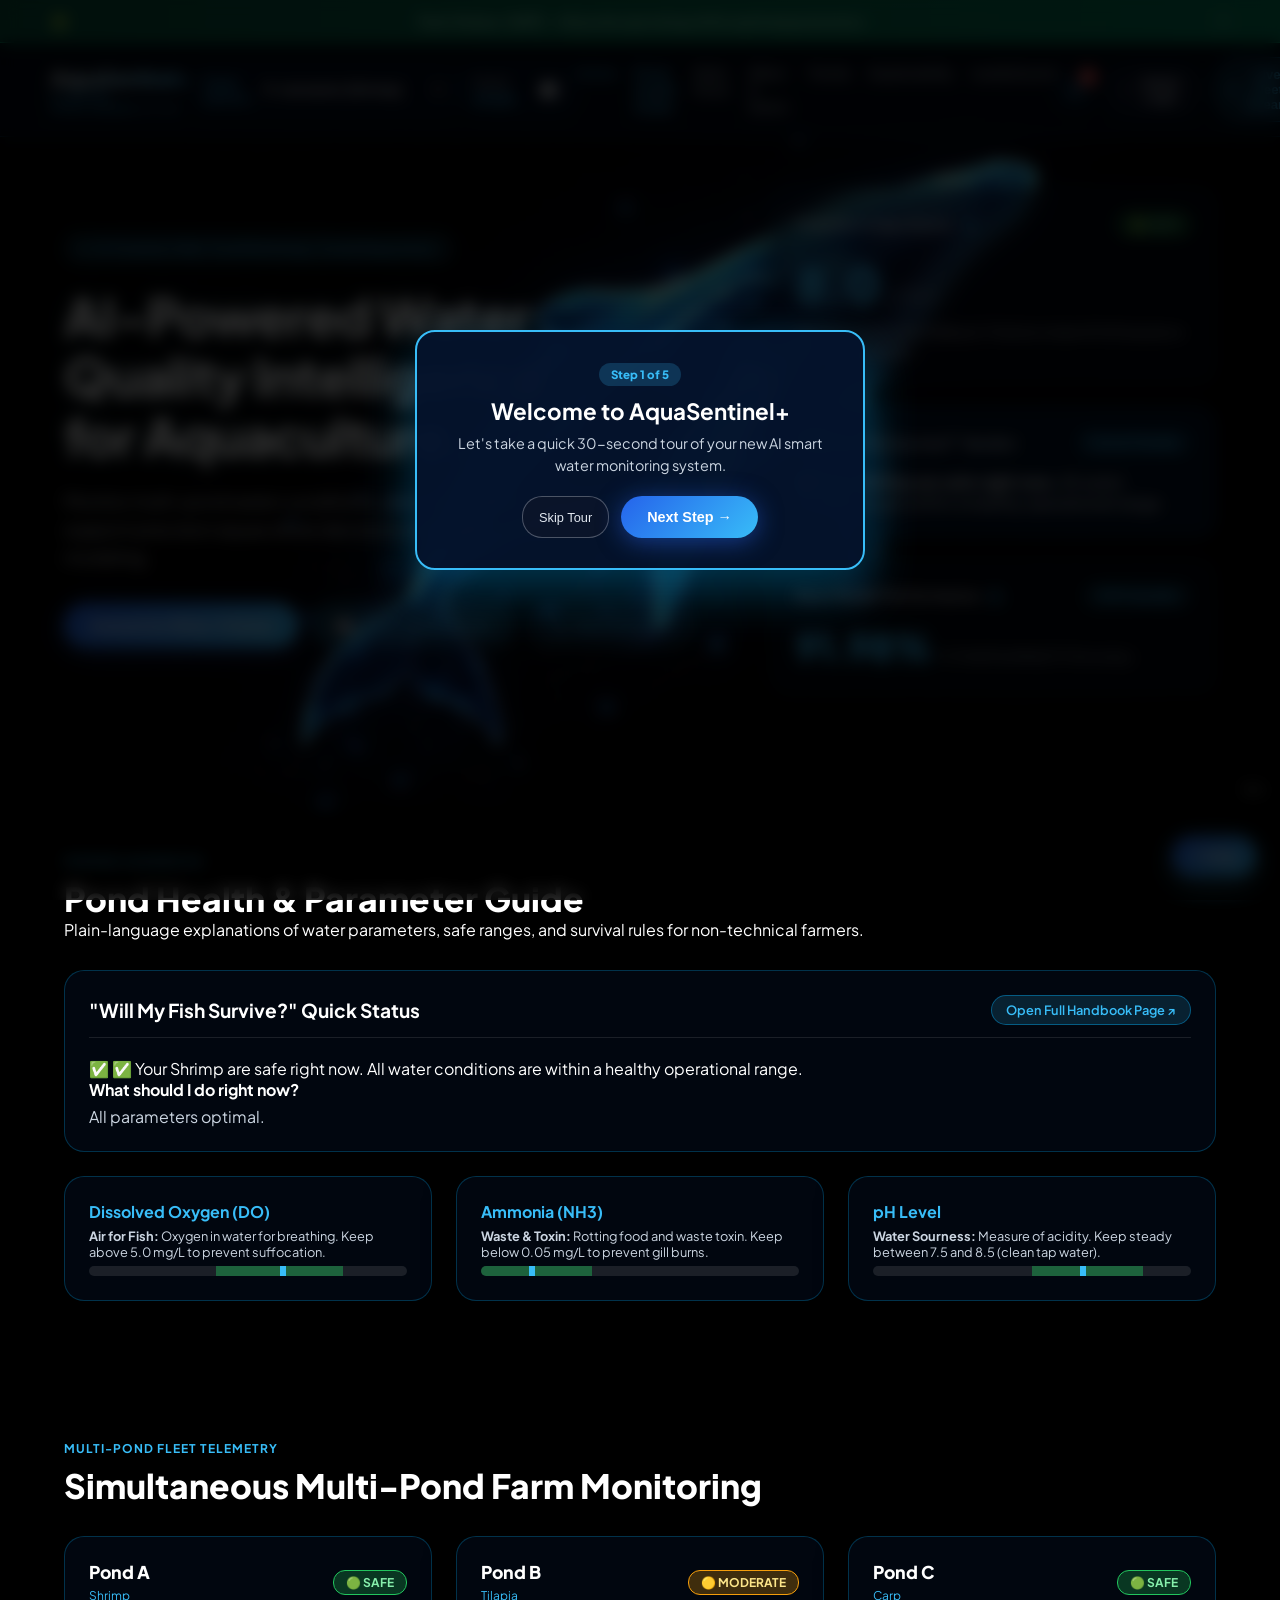
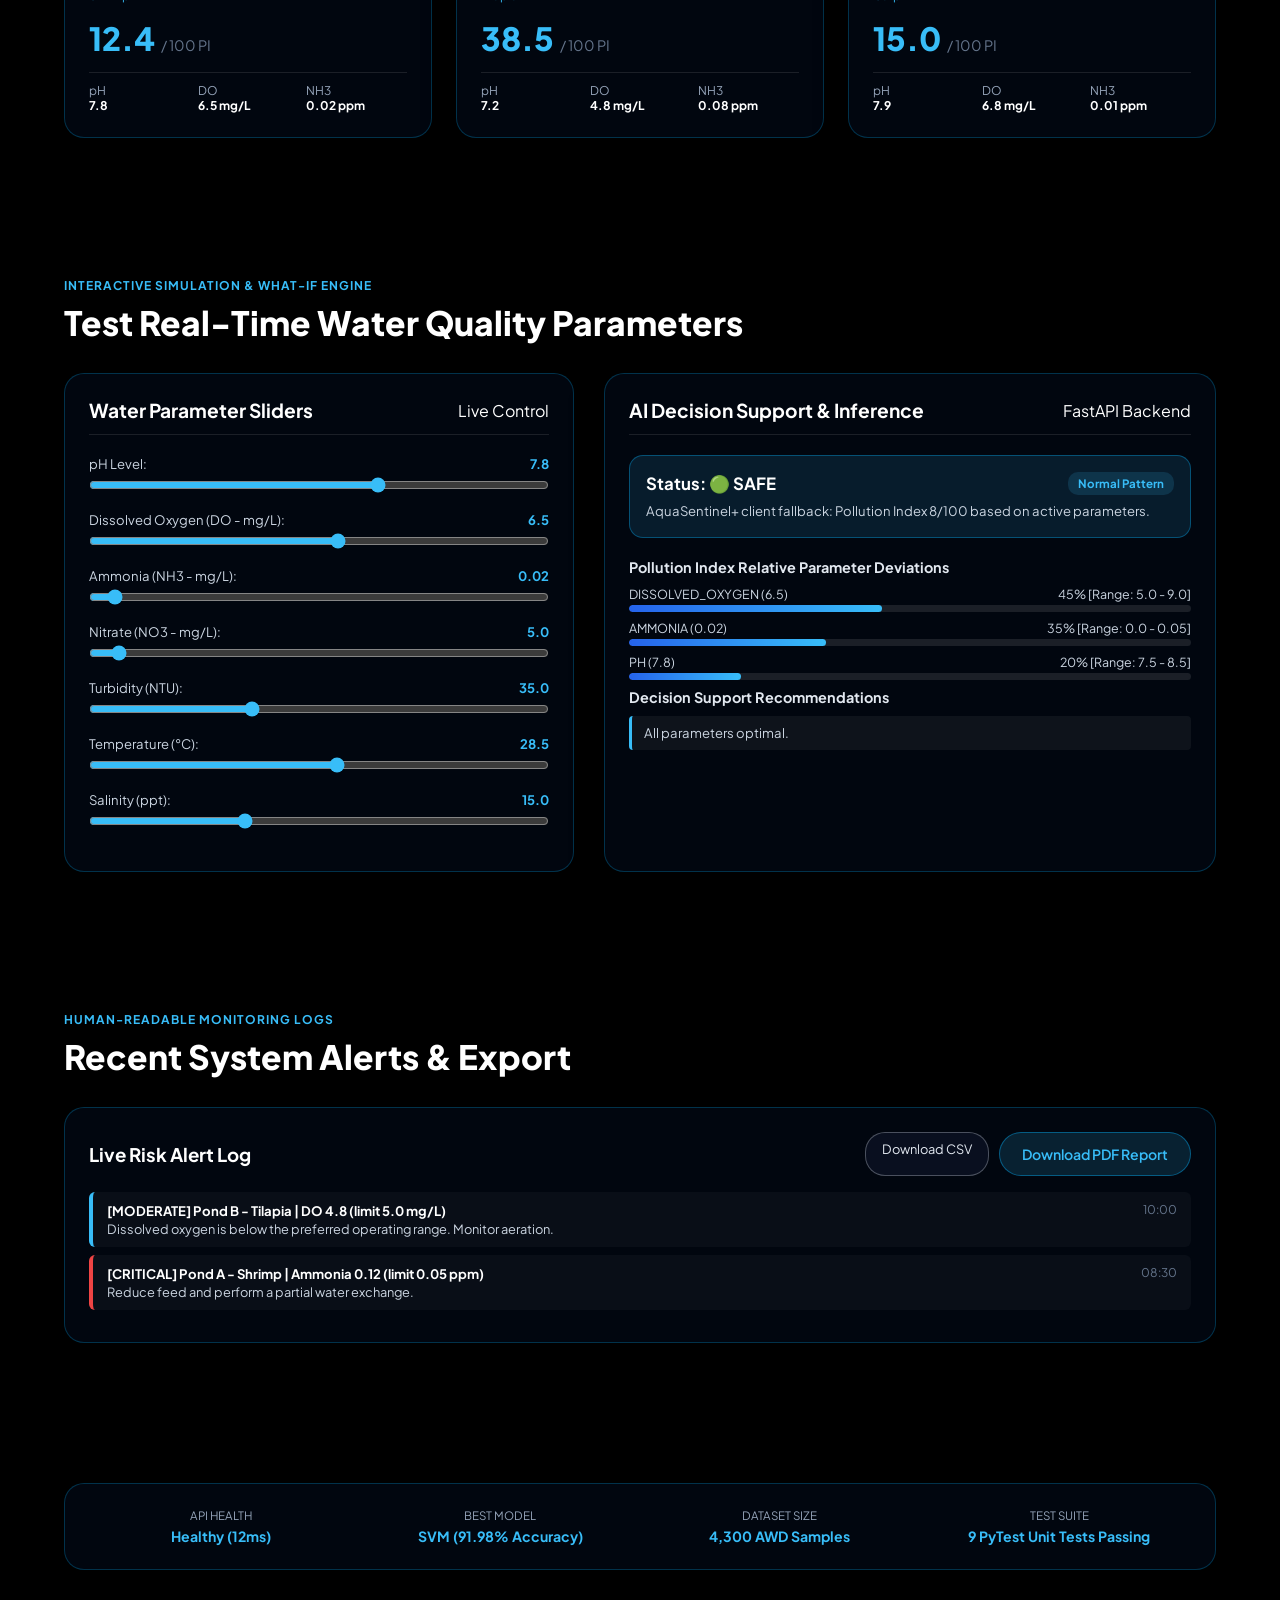
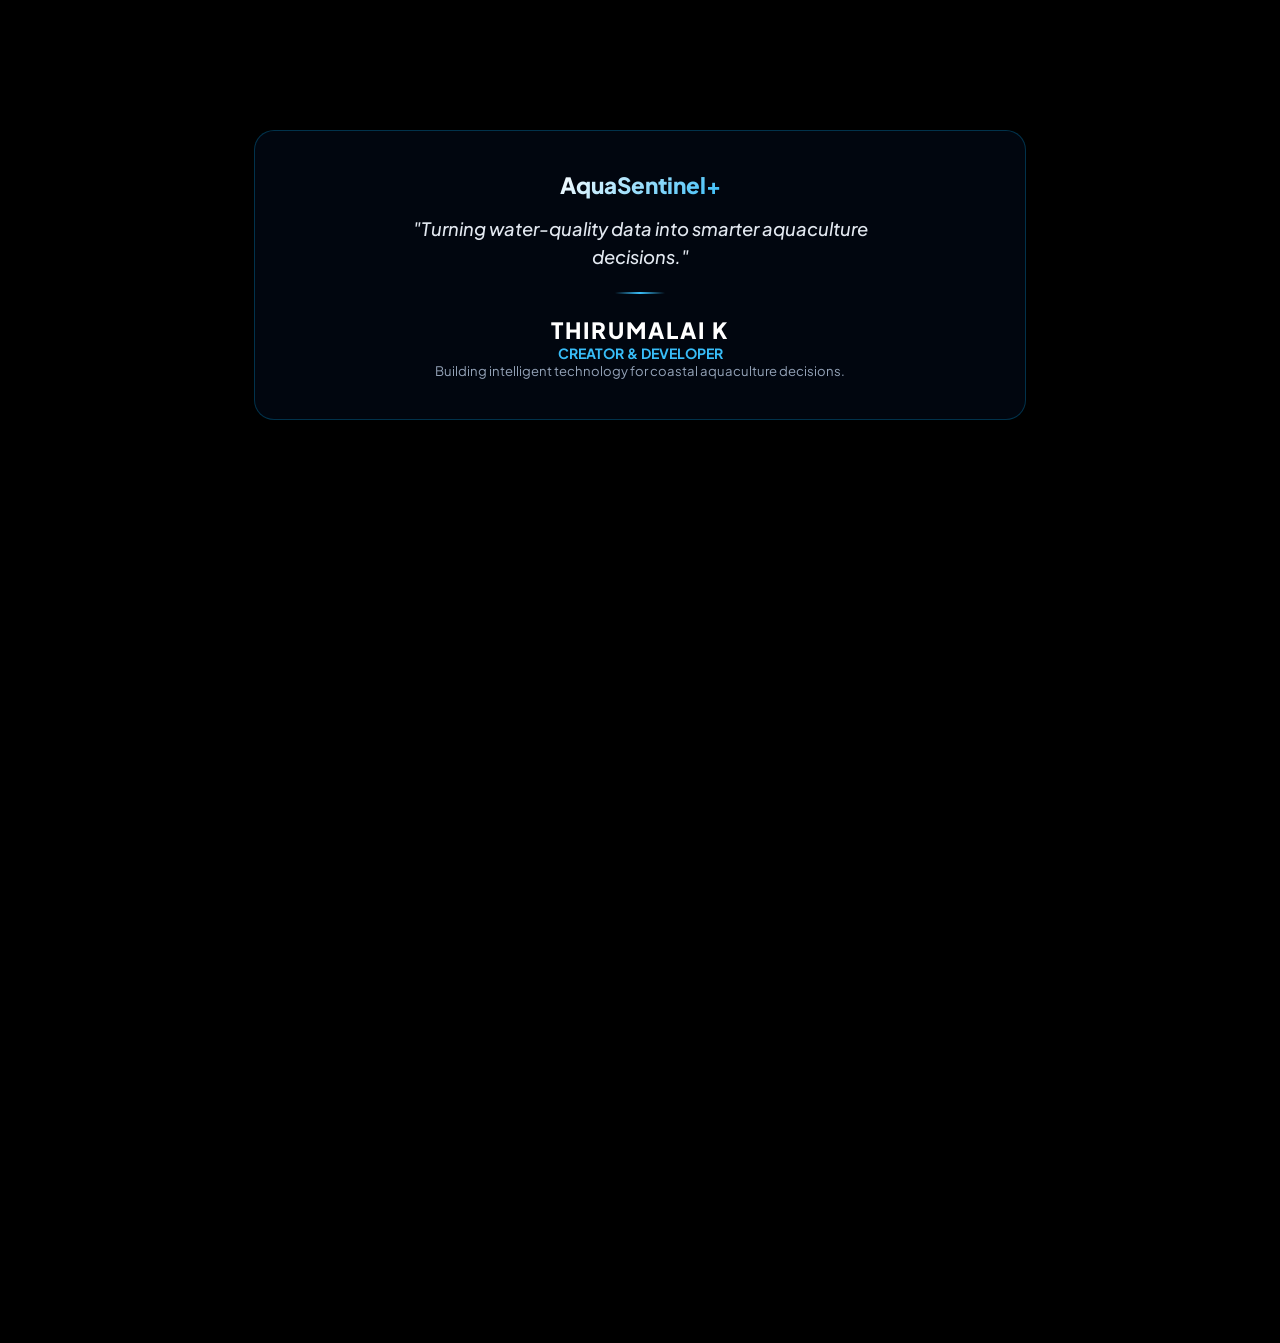
==== commit c87a318a: "Configure public API deployment for Vercel Co-authored-by: arena-agent <297053741+arena-agent@users." ====
--- a/index.html
+++ b/index.html
@@ -121,7 +121,7 @@
                             <a href="guide.html" target="_blank" class="btn-pdf" style="background: rgba(56, 189, 248, 0.25);">
                                 📖 Farmer Health Guide
                             </a>
-                            <a href="/api/report-pdf" download class="btn-pdf">
+                            <a href="/api/report-pdf" data-report="pdf" download class="btn-pdf">
                                 <svg width="16" height="16" viewBox="0 0 24 24" fill="none" stroke="currentColor" stroke-width="2"><path d="M21 15v4a2 2 0 0 1-2 2H5a2 2 0 0 1-2-2v-4"/><polyline points="7 10 12 15 17 10"/><line x1="12" y1="15" x2="12" y2="3"/></svg>
                                 Executive PDF
                             </a>
@@ -490,8 +490,8 @@
                     <div class="alerts-header">
                         <h3>Live Risk Alert Log</h3>
                         <div class="export-actions">
-                            <a href="/api/report-csv" download class="btn-demo">Download CSV</a>
-                            <a href="/api/report-pdf" download class="btn-pdf">Download PDF Report</a>
+                            <a href="/api/report-csv" data-report="csv" download class="btn-demo">Download CSV</a>
+                            <a href="/api/report-pdf" data-report="pdf" download class="btn-pdf">Download PDF Report</a>
                         </div>
                     </div>
                     <div class="alerts-scroll-box" id="alerts-box">
@@ -711,6 +711,7 @@
         <span id="toast-text">Session expired. Please log in again.</span>
     </div>
 
+    <script src="runtime-config.js"></script>
     <script src="script.js"></script>
 </body>
 </html>
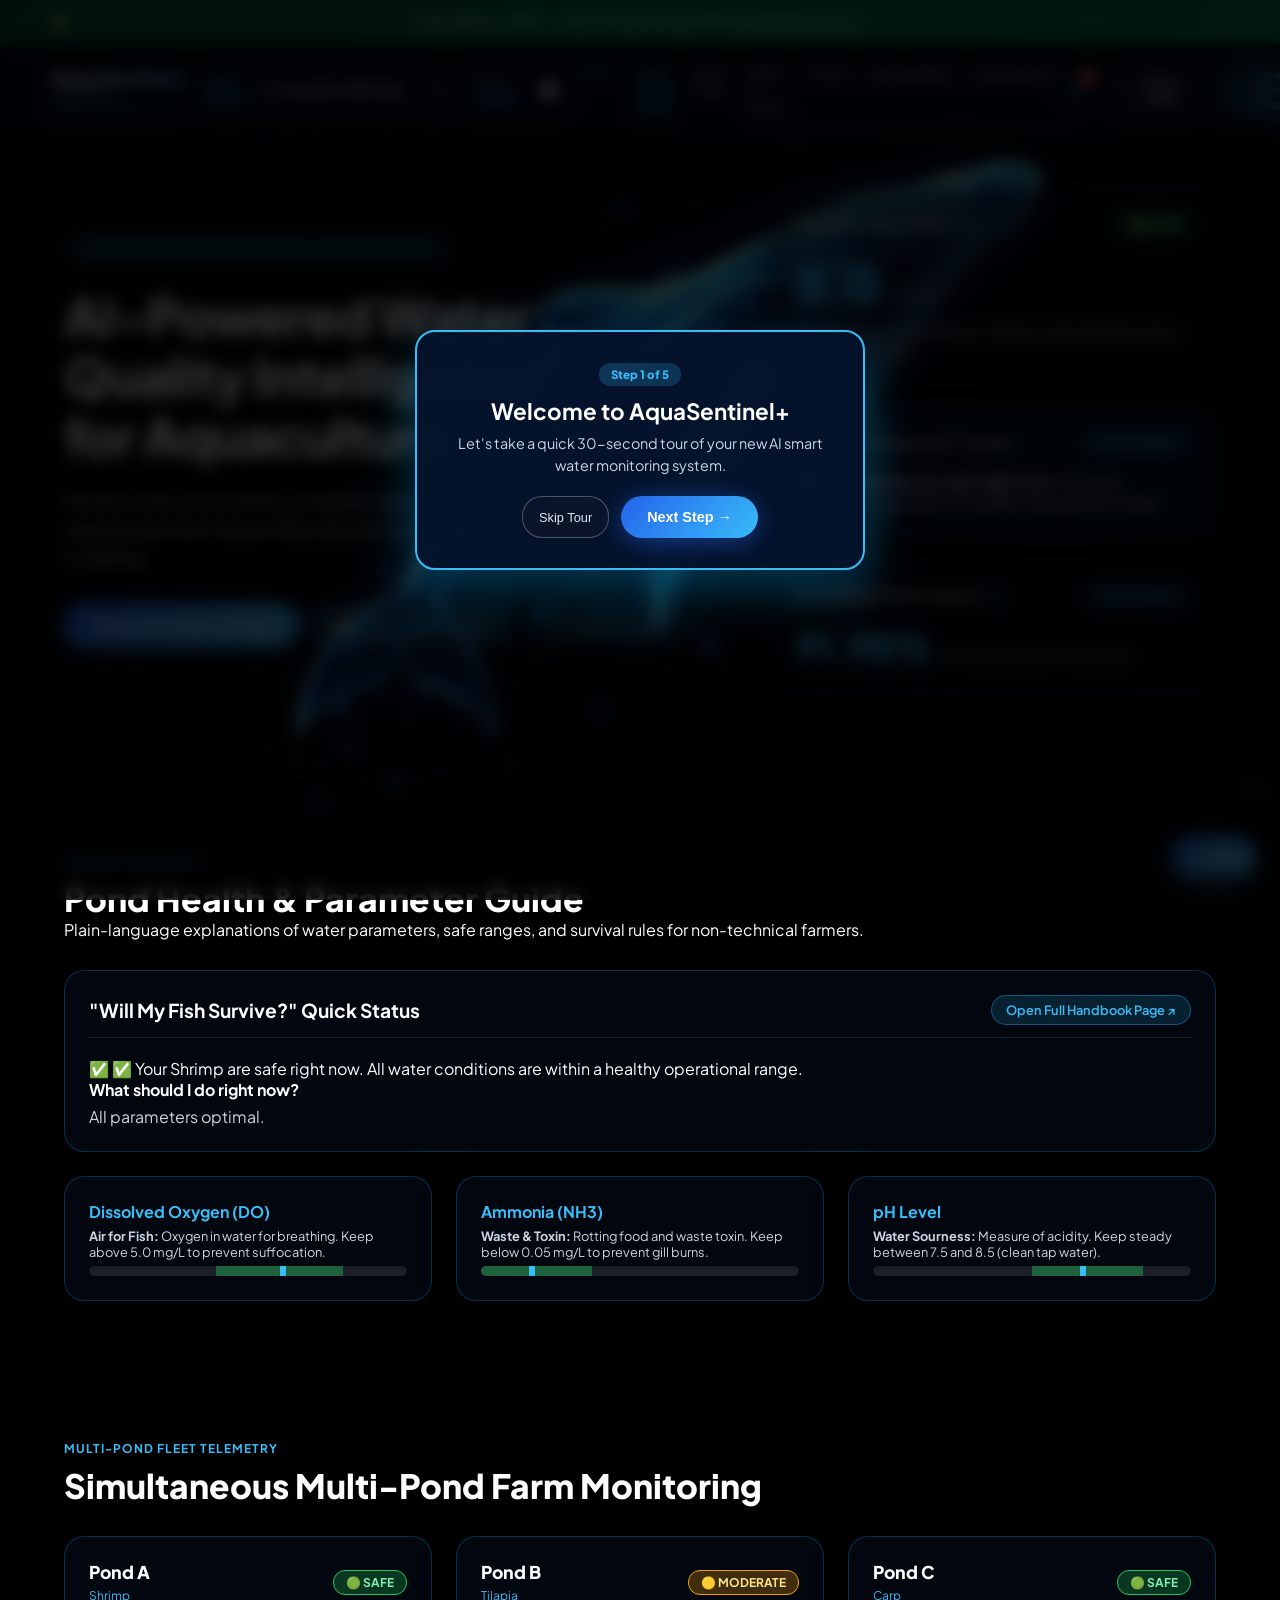
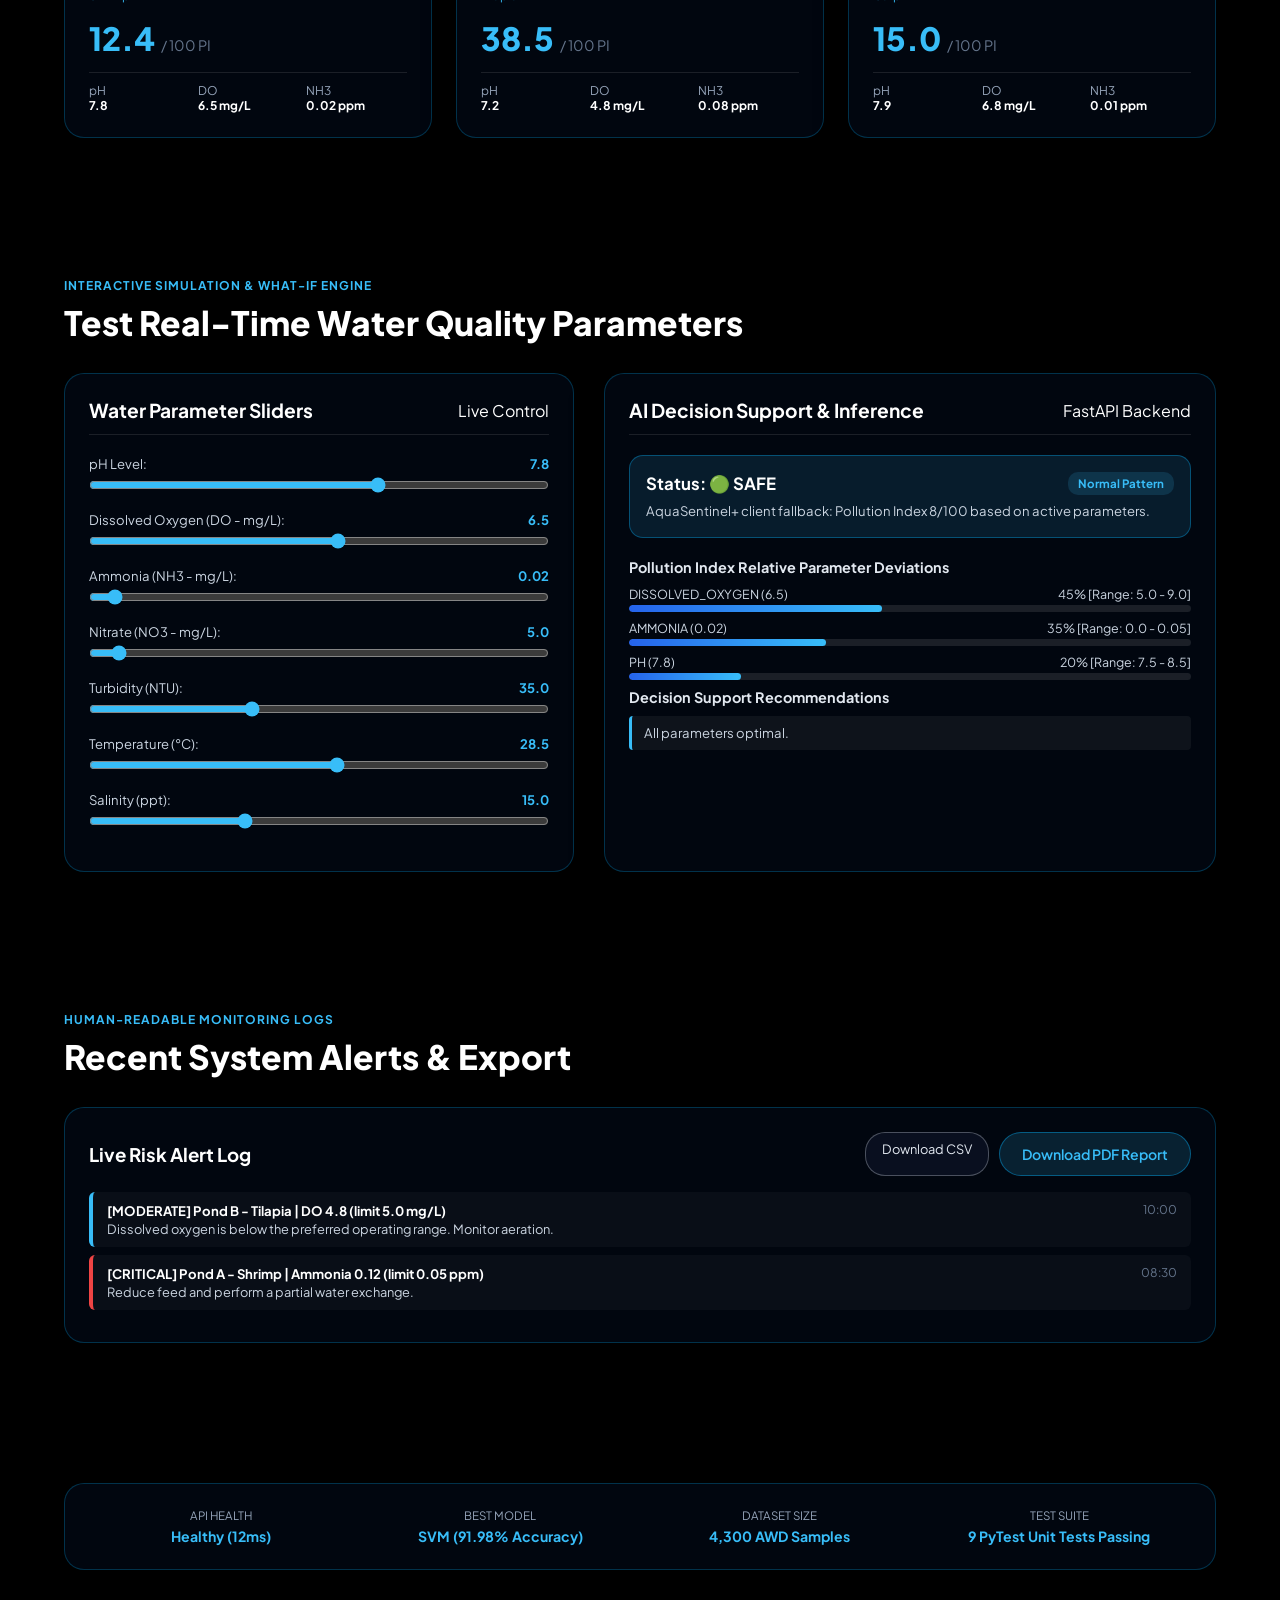
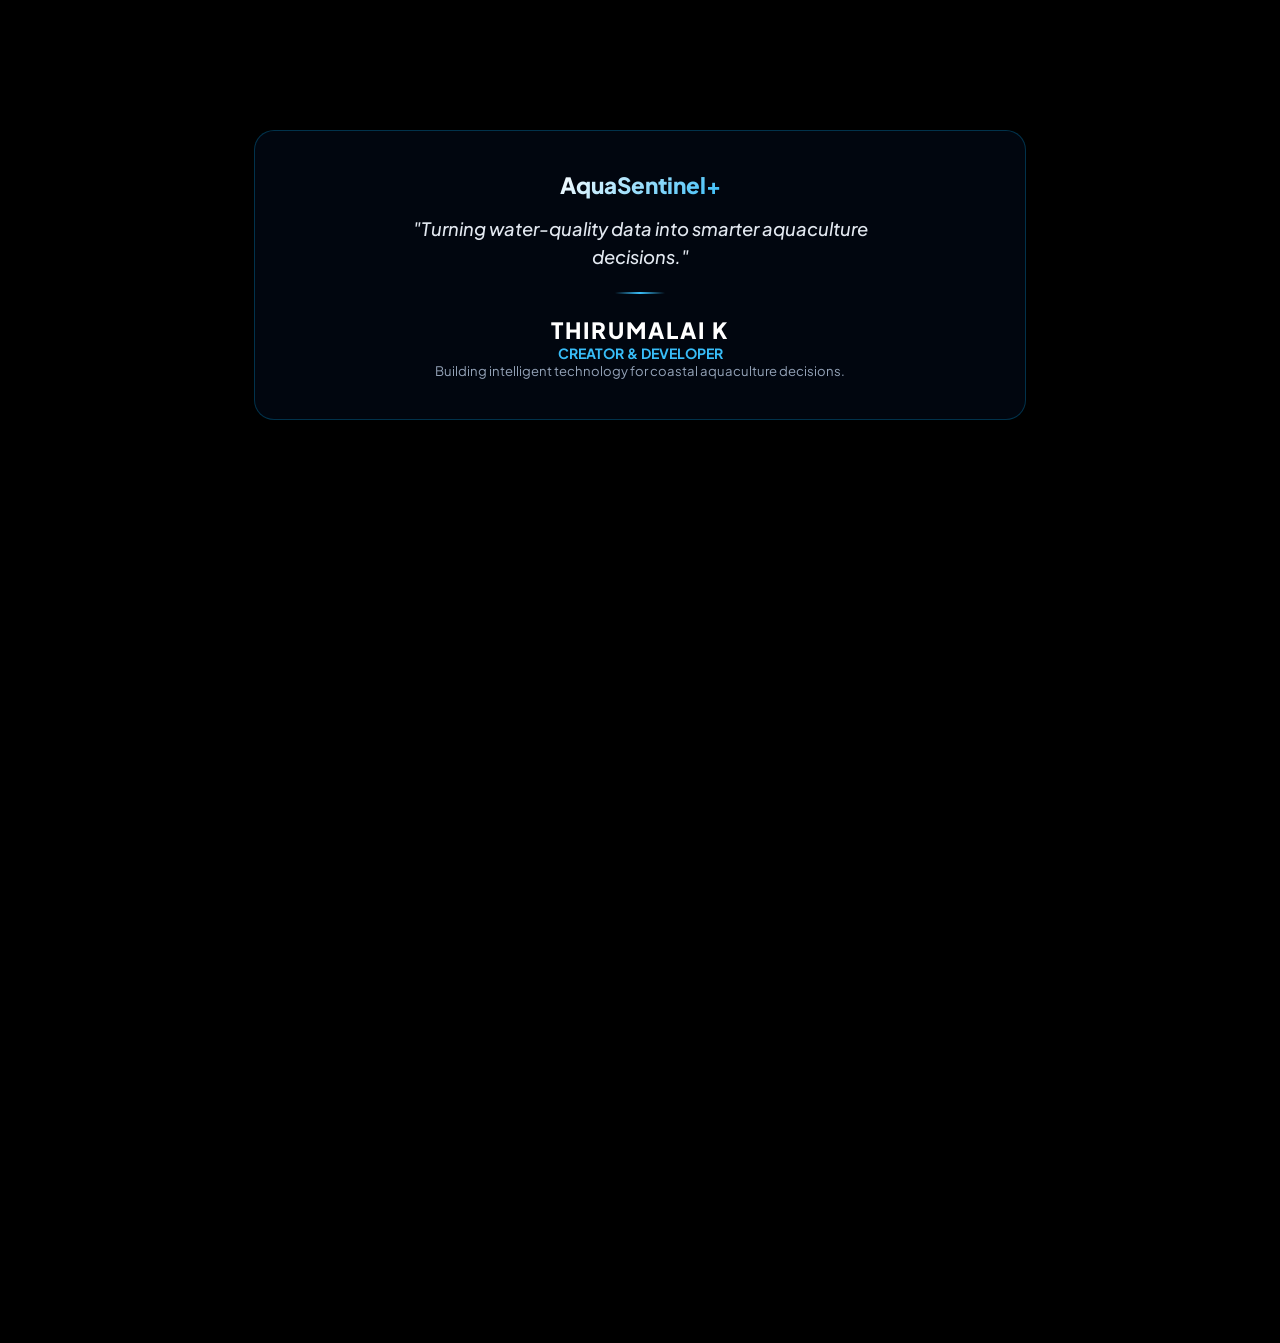
==== commit f155cef7: "Revert "Configure public API deployment for Vercel" This reverts commit c87a318ac1aec67f0edb08df3a29" ====
--- a/index.html
+++ b/index.html
@@ -121,7 +121,7 @@
                             <a href="guide.html" target="_blank" class="btn-pdf" style="background: rgba(56, 189, 248, 0.25);">
                                 📖 Farmer Health Guide
                             </a>
-                            <a href="/api/report-pdf" data-report="pdf" download class="btn-pdf">
+                            <a href="/api/report-pdf" download class="btn-pdf">
                                 <svg width="16" height="16" viewBox="0 0 24 24" fill="none" stroke="currentColor" stroke-width="2"><path d="M21 15v4a2 2 0 0 1-2 2H5a2 2 0 0 1-2-2v-4"/><polyline points="7 10 12 15 17 10"/><line x1="12" y1="15" x2="12" y2="3"/></svg>
                                 Executive PDF
                             </a>
@@ -490,8 +490,8 @@
                     <div class="alerts-header">
                         <h3>Live Risk Alert Log</h3>
                         <div class="export-actions">
-                            <a href="/api/report-csv" data-report="csv" download class="btn-demo">Download CSV</a>
-                            <a href="/api/report-pdf" data-report="pdf" download class="btn-pdf">Download PDF Report</a>
+                            <a href="/api/report-csv" download class="btn-demo">Download CSV</a>
+                            <a href="/api/report-pdf" download class="btn-pdf">Download PDF Report</a>
                         </div>
                     </div>
                     <div class="alerts-scroll-box" id="alerts-box">
@@ -711,7 +711,6 @@
         <span id="toast-text">Session expired. Please log in again.</span>
     </div>
 
-    <script src="runtime-config.js"></script>
     <script src="script.js"></script>
 </body>
 </html>
